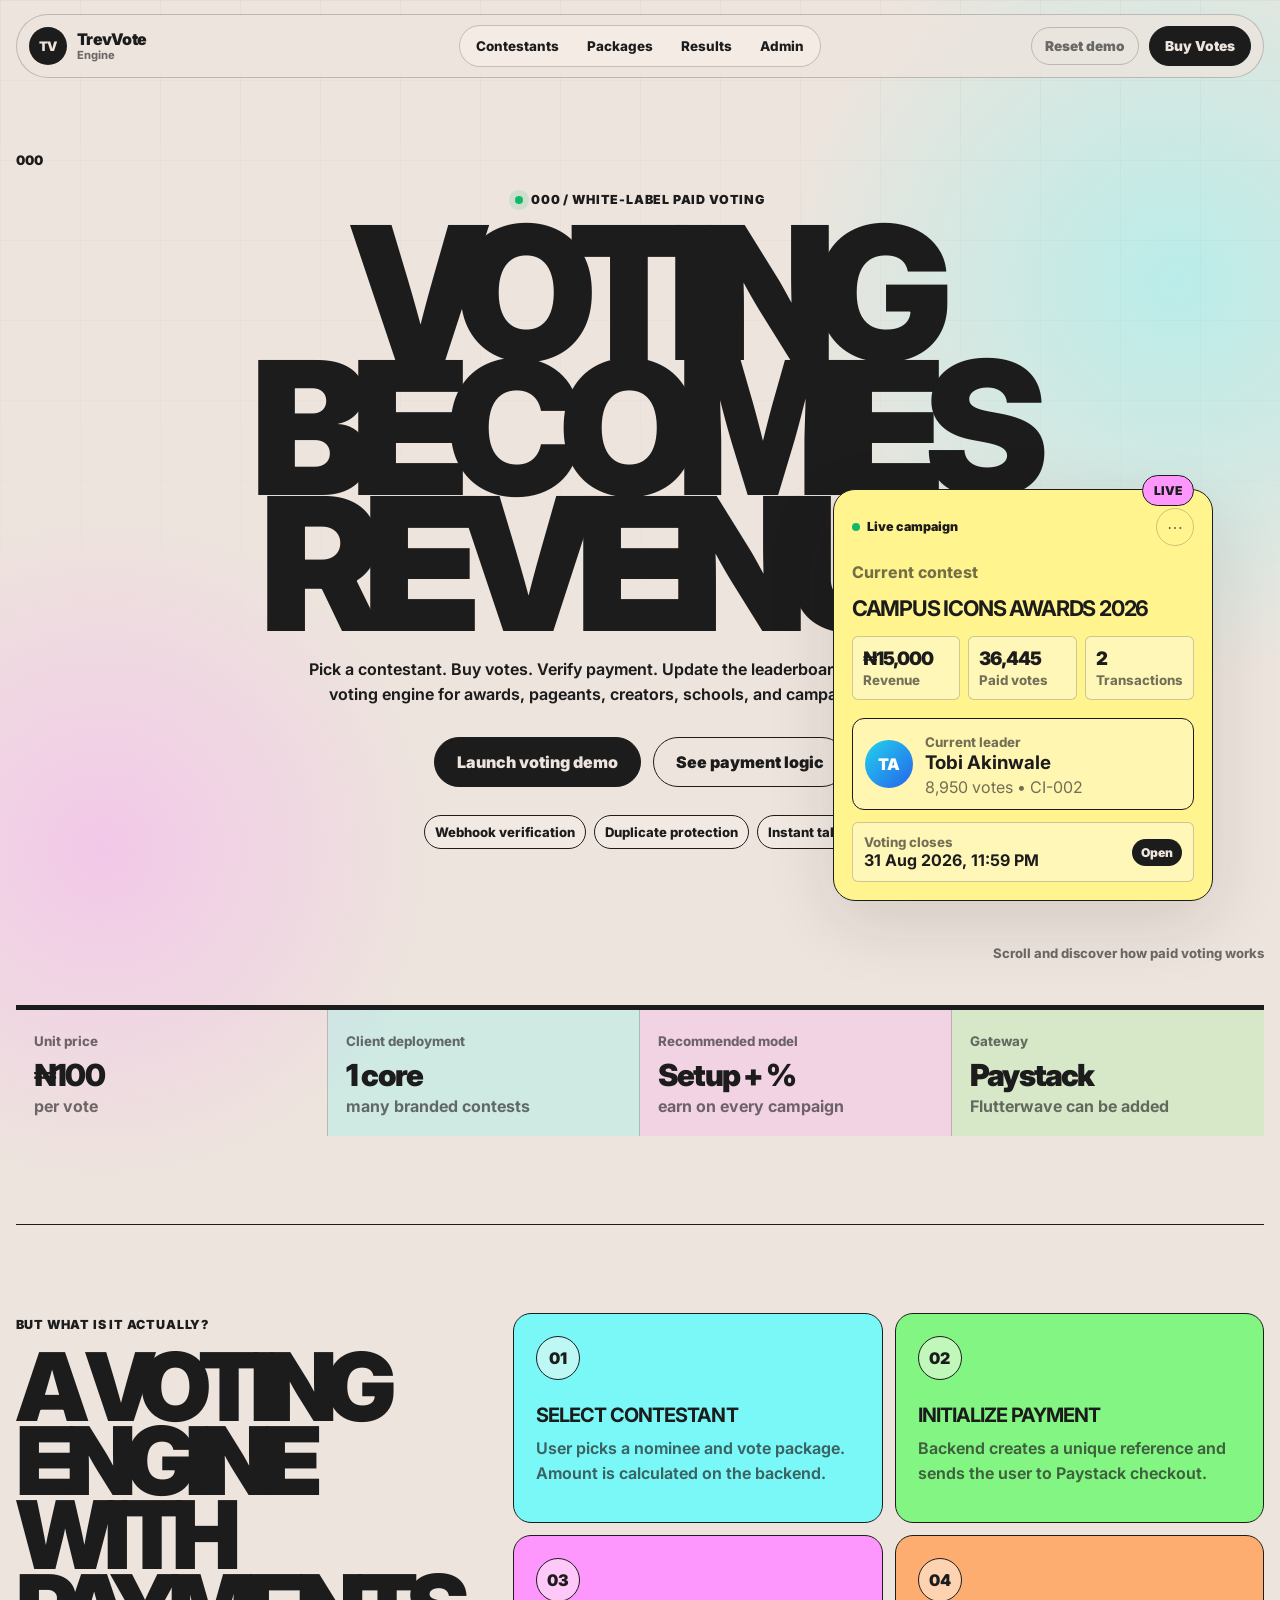
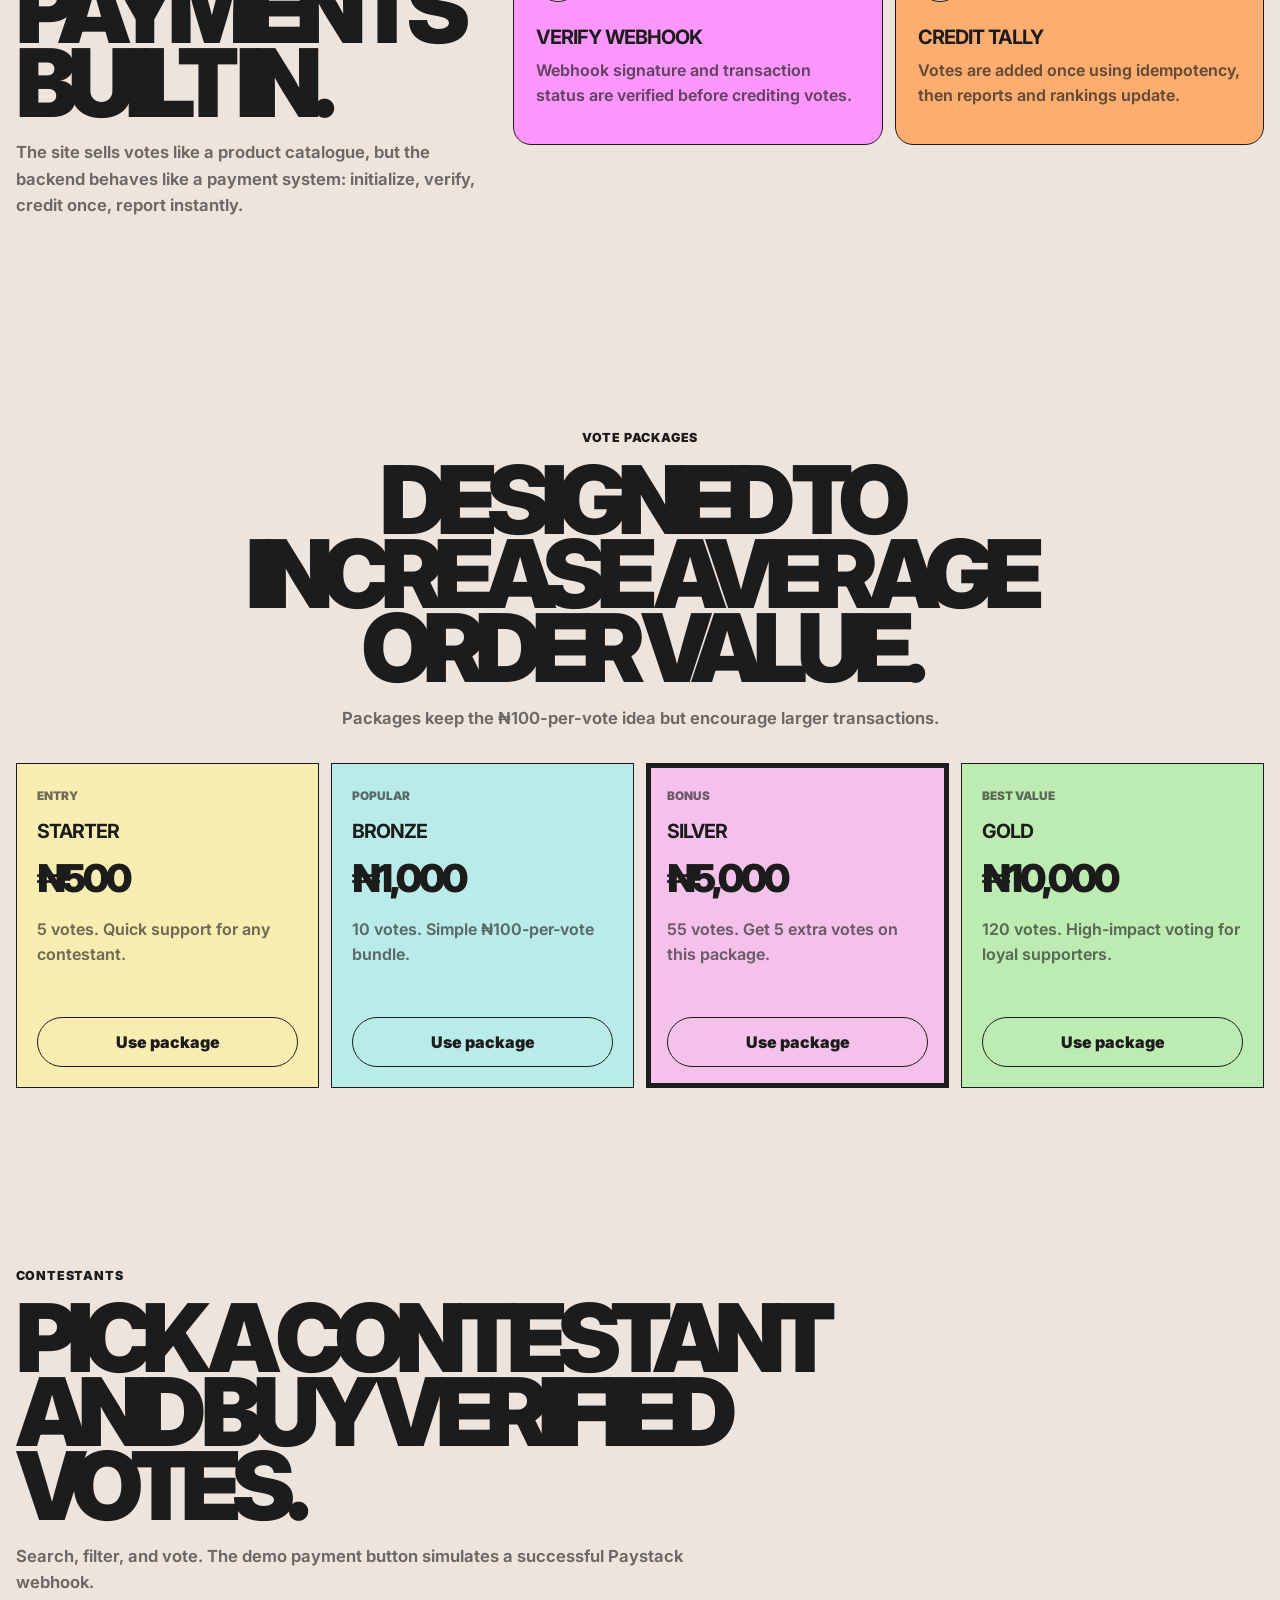
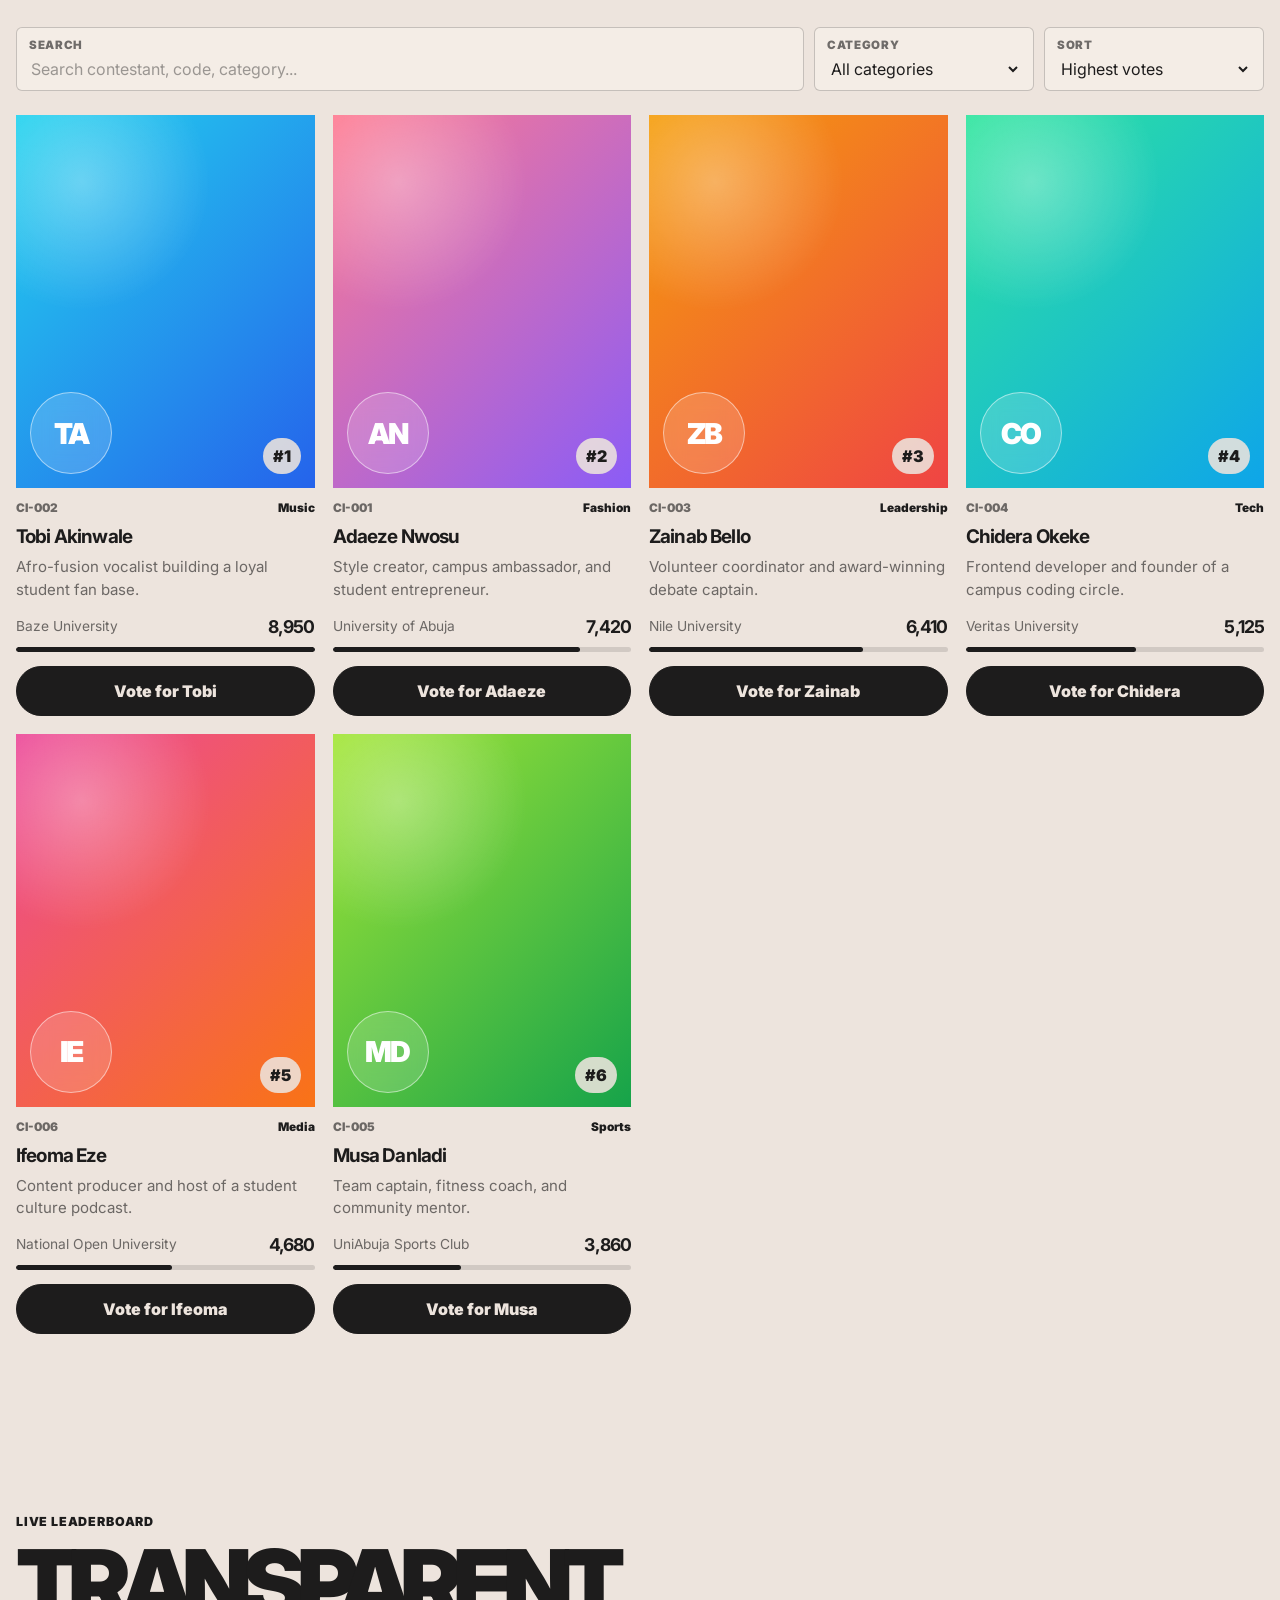
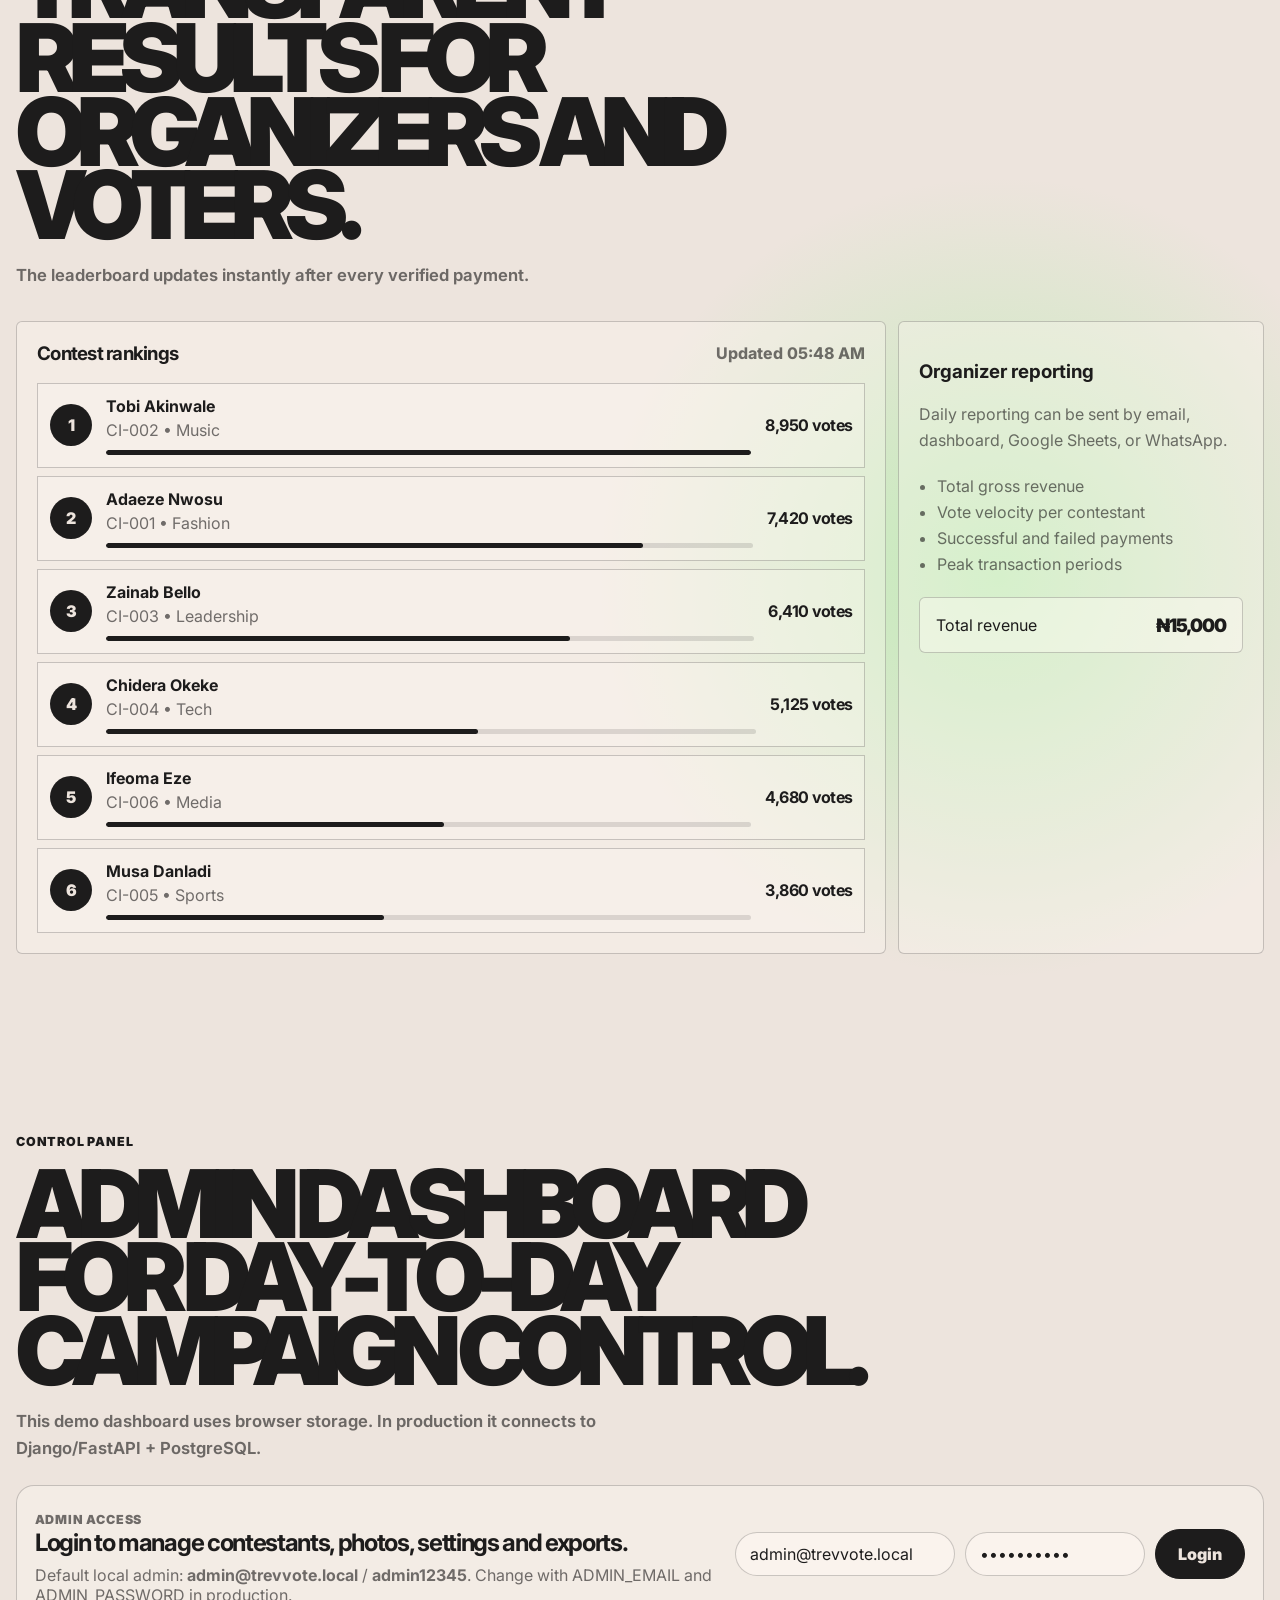
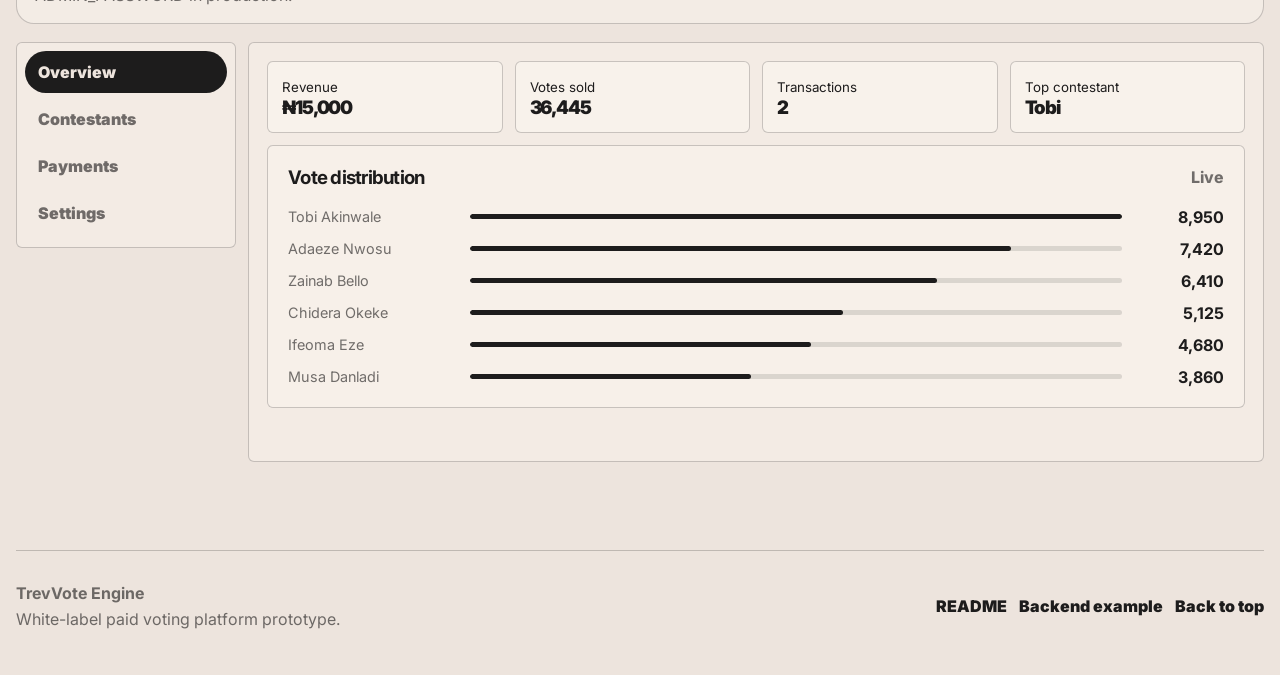
==== index.html @ b7ea42b2 "Add files via upload" ====
<!doctype html>
<html lang="en">
  <head>
    <meta charset="UTF-8" />
    <meta name="viewport" content="width=device-width, initial-scale=1.0" />
    <title>TrevVote Engine — Paid Voting Platform</title>
    <meta
      name="description"
      content="A white-label paid voting website prototype with contestant voting, packages, payment simulation, dashboard, and Paystack-ready backend logic."
    />
    <link rel="preconnect" href="https://fonts.googleapis.com" />
    <link rel="preconnect" href="https://fonts.gstatic.com" crossorigin />
    <link
      href="https://fonts.googleapis.com/css2?family=Inter:wght@400;500;600;700;800;900&display=swap"
      rel="stylesheet"
    />
    <link rel="stylesheet" href="styles.css" />
  </head>
  <body>
    <div class="app-shell">
      <header class="site-header" id="top">
        <a href="#top" class="brand" aria-label="TrevVote Engine home">
          <span class="brand-mark">TV</span>
          <span>
            <strong>TrevVote</strong>
            <small>Engine</small>
          </span>
        </a>

        <nav class="desktop-nav" aria-label="Main navigation">
          <a href="#contestants">Contestants</a>
          <a href="#packages">Packages</a>
          <a href="#results">Results</a>
          <a href="#admin">Admin</a>
        </nav>

        <div class="header-actions">
          <button class="ghost-btn" type="button" id="demoResetBtn">Reset demo</button>
          <a class="primary-btn small" href="#contestants">Buy Votes</a>
        </div>
      </header>

      <main>
        <section class="hero-section">
          <div class="hero-copy reveal">
            <div class="eyebrow">
              <span class="pulse-dot"></span>
              000 / White-label paid voting
            </div>
            <h1>Voting becomes revenue.</h1>
            <p>
              Pick a contestant. Buy votes. Verify payment. Update the leaderboard. A reusable paid voting engine for awards, pageants, creators, schools, and campaign organisers.
            </p>
            <div class="hero-ctas">
              <a class="primary-btn" href="#contestants">Launch voting demo</a>
              <a class="secondary-btn" href="#payment-flow">See payment logic</a>
            </div>
            <div class="trust-strip" aria-label="Platform features">
              <span>Webhook verification</span>
              <span>Duplicate protection</span>
              <span>Instant tally</span>
            </div>
          </div>

          <aside class="hero-card reveal" aria-label="Live campaign summary">
            <div class="hero-card-top">
              <span class="live-pill"><span></span> Live campaign</span>
              <button class="icon-btn" type="button" aria-label="More options">⋯</button>
            </div>
            <div>
              <p class="muted-label">Current contest</p>
              <h2>Campus Icons Awards 2026</h2>
            </div>
            <div class="mini-metrics">
              <div>
                <span id="heroTotalRevenue">₦0</span>
                <small>Revenue</small>
              </div>
              <div>
                <span id="heroTotalVotes">0</span>
                <small>Paid votes</small>
              </div>
              <div>
                <span id="heroTxCount">0</span>
                <small>Transactions</small>
              </div>
            </div>
            <div class="leader-card" id="heroLeaderCard"></div>
            <div class="deadline-box">
              <div>
                <small>Voting closes</small>
                <strong>31 Aug 2026, 11:59 PM</strong>
              </div>
              <span id="contestStatusBadge">Open</span>
            </div>
          </aside>
        </section>

        <section class="section metrics-section reveal" aria-label="Business metrics">
          <div class="metric-card">
            <small>Unit price</small>
            <strong>₦100</strong>
            <span>per vote</span>
          </div>
          <div class="metric-card">
            <small>Client deployment</small>
            <strong>1 core</strong>
            <span>many branded contests</span>
          </div>
          <div class="metric-card">
            <small>Recommended model</small>
            <strong>Setup + %</strong>
            <span>earn on every campaign</span>
          </div>
          <div class="metric-card">
            <small>Gateway</small>
            <strong>Paystack</strong>
            <span>Flutterwave can be added</span>
          </div>
        </section>

        <section class="section split-section" id="payment-flow">
          <div class="section-heading reveal">
            <p class="eyebrow-text">But what is it actually?</p>
            <h2>A voting engine with payments built in.</h2>
            <p>
              The site sells votes like a product catalogue, but the backend behaves like a payment system: initialize, verify, credit once, report instantly.
            </p>
          </div>
          <div class="flow-grid reveal">
            <article>
              <span>01</span>
              <h3>Select contestant</h3>
              <p>User picks a nominee and vote package. Amount is calculated on the backend.</p>
            </article>
            <article>
              <span>02</span>
              <h3>Initialize payment</h3>
              <p>Backend creates a unique reference and sends the user to Paystack checkout.</p>
            </article>
            <article>
              <span>03</span>
              <h3>Verify webhook</h3>
              <p>Webhook signature and transaction status are verified before crediting votes.</p>
            </article>
            <article>
              <span>04</span>
              <h3>Credit tally</h3>
              <p>Votes are added once using idempotency, then reports and rankings update.</p>
            </article>
          </div>
        </section>

        <section class="section" id="packages">
          <div class="section-heading centered reveal">
            <p class="eyebrow-text">Vote packages</p>
            <h2>Designed to increase average order value.</h2>
            <p>Packages keep the ₦100-per-vote idea but encourage larger transactions.</p>
          </div>
          <div class="package-grid reveal" id="packageGrid"></div>
        </section>

        <section class="section contestants-section" id="contestants">
          <div class="section-heading reveal">
            <p class="eyebrow-text">Contestants</p>
            <h2>Pick a contestant and buy verified votes.</h2>
            <p>Search, filter, and vote. The demo payment button simulates a successful Paystack webhook.</p>
          </div>

          <div class="toolbar reveal">
            <label class="search-box">
              <span>Search</span>
              <input id="searchInput" type="search" placeholder="Search contestant, code, category..." />
            </label>
            <label class="filter-box">
              <span>Category</span>
              <select id="categoryFilter">
                <option value="all">All categories</option>
              </select>
            </label>
            <label class="filter-box">
              <span>Sort</span>
              <select id="sortFilter">
                <option value="rank">Highest votes</option>
                <option value="name">Name A-Z</option>
                <option value="recent">Recently added</option>
              </select>
            </label>
          </div>

          <div class="contestant-grid reveal" id="contestantGrid"></div>
        </section>

        <section class="section results-section" id="results">
          <div class="section-heading reveal">
            <p class="eyebrow-text">Live leaderboard</p>
            <h2>Transparent results for organizers and voters.</h2>
            <p>The leaderboard updates instantly after every verified payment.</p>
          </div>
          <div class="results-layout reveal">
            <div class="leaderboard-card">
              <div class="card-head">
                <h3>Contest rankings</h3>
                <span id="leaderboardUpdated">Updated now</span>
              </div>
              <div id="leaderboardList" class="leaderboard-list"></div>
            </div>
            <div class="report-card">
              <h3>Organizer reporting</h3>
              <p>Daily reporting can be sent by email, dashboard, Google Sheets, or WhatsApp.</p>
              <ul>
                <li>Total gross revenue</li>
                <li>Vote velocity per contestant</li>
                <li>Successful and failed payments</li>
                <li>Peak transaction periods</li>
              </ul>
              <div class="report-total">
                <span>Total revenue</span>
                <strong id="reportTotalRevenue">₦0</strong>
              </div>
            </div>
          </div>
        </section>

        <section class="section admin-section" id="admin">
          <div class="section-heading reveal">
            <p class="eyebrow-text">Control panel</p>
            <h2>Admin dashboard for day-to-day campaign control.</h2>
            <p>This demo dashboard uses browser storage. In production it connects to Django/FastAPI + PostgreSQL.</p>
          </div>

          <div class="admin-auth-card reveal" id="adminAuthCard"></div>

          <div class="admin-grid reveal">
            <aside class="admin-sidebar">
              <button class="admin-tab active" data-tab="overview" type="button">Overview</button>
              <button class="admin-tab" data-tab="contestants" type="button">Contestants</button>
              <button class="admin-tab" data-tab="payments" type="button">Payments</button>
              <button class="admin-tab" data-tab="settings" type="button">Settings</button>
            </aside>

            <div class="admin-panel">
              <div class="admin-pane active" id="admin-overview">
                <div class="dashboard-cards">
                  <div><small>Revenue</small><strong id="adminRevenue">₦0</strong></div>
                  <div><small>Votes sold</small><strong id="adminVotes">0</strong></div>
                  <div><small>Transactions</small><strong id="adminTransactions">0</strong></div>
                  <div><small>Top contestant</small><strong id="adminTopContestant">—</strong></div>
                </div>
                <div class="chart-card">
                  <div class="card-head"><h3>Vote distribution</h3><span>Live</span></div>
                  <div id="voteBars" class="vote-bars"></div>
                </div>
              </div>

              <div class="admin-pane" id="admin-contestants">
                <div class="form-card">
                  <h3>Add contestant</h3>
                  <div class="admin-form">
                    <input id="newContestantName" placeholder="Contestant name" />
                    <input id="newContestantCode" placeholder="Voting code e.g. CI-007" />
                    <input id="newContestantCategory" placeholder="Category e.g. Music" />
                    <input id="newContestantRegion" placeholder="Region/School" />
                    <input id="newContestantBio" placeholder="Short bio" />
                    <button class="primary-btn" id="addContestantBtn" type="button">Add contestant</button>
                  </div>
                </div>
                <div class="table-card">
                  <div class="card-head"><h3>Current contestants</h3><span id="contestantCount">0</span></div>
                  <div class="table-wrap">
                    <table>
                      <thead><tr><th>Name</th><th>Code</th><th>Category</th><th>Votes</th><th>Photo</th><th></th></tr></thead>
                      <tbody id="adminContestantRows"></tbody>
                    </table>
                  </div>
                </div>
              </div>

              <div class="admin-pane" id="admin-payments">
                <div class="table-card">
                  <div class="card-head"><h3>Recent payments</h3><span>Verified only</span></div>
                  <div class="table-wrap">
                    <table>
                      <thead><tr><th>Reference</th><th>Voter</th><th>Contestant</th><th>Votes</th><th>Amount</th><th>Status</th></tr></thead>
                      <tbody id="paymentRows"></tbody>
                    </table>
                  </div>
                </div>
              </div>

              <div class="admin-pane" id="admin-settings">
                <div class="settings-grid">
                  <label><span>Campaign title</span><input id="settingTitle" value="Campus Icons Awards 2026" /></label>
                  <label><span>Vote price</span><input id="settingVotePrice" type="number" min="50" step="50" value="100" /></label>
                  <label><span>Payment gateway</span><select id="settingGateway"><option>Paystack</option><option>Flutterwave</option><option>Monnify</option></select></label>
                  <label><span>Voting status</span><select id="settingStatus"><option value="open">Open</option><option value="paused">Paused</option><option value="closed">Closed</option></select></label>
                </div>
                <button class="primary-btn" id="saveSettingsBtn" type="button">Save settings</button>
                <p class="admin-note">Production version should protect this dashboard with login, roles, audit logs, and server-side validation.</p>
              </div>
            </div>
          </div>
        </section>
      </main>

      <footer class="site-footer">
        <div><strong>TrevVote Engine</strong><p>White-label paid voting platform prototype.</p></div>
        <div class="footer-links">
          <a href="README.md">README</a>
          <a href="backend/paystack_fastapi_example.py">Backend example</a>
          <a href="#top">Back to top</a>
        </div>
      </footer>
    </div>

    <div class="modal-backdrop" id="voteModal" aria-hidden="true">
      <div class="modal" role="dialog" aria-modal="true" aria-labelledby="modalContestantName">
        <button class="modal-close" id="closeVoteModal" type="button" aria-label="Close vote modal">×</button>
        <div class="modal-grid">
          <div class="modal-contestant" id="modalContestantCard"></div>
          <form class="vote-form" id="voteForm">
            <p class="eyebrow-text">Buy votes</p>
            <h2 id="modalContestantName">Contestant</h2>
            <p class="form-hint">Choose a package. In production this button redirects to a real Paystack checkout.</p>
            <div class="modal-packages" id="modalPackages"></div>
            <div class="custom-votes">
              <label><span>Or enter custom votes</span><input id="customVotes" type="number" min="1" step="1" placeholder="e.g. 250" /></label>
              <button class="secondary-btn" type="button" id="applyCustomVotes">Apply</button>
            </div>
            <div class="buyer-grid">
              <label><span>Your name</span><input id="buyerName" name="name" placeholder="Ada Okafor" autocomplete="name" /></label>
              <label><span>Email</span><input id="buyerEmail" name="email" type="email" placeholder="ada@example.com" autocomplete="email" /></label>
              <label><span>Phone</span><input id="buyerPhone" name="phone" type="tel" placeholder="08012345678" autocomplete="tel" /></label>
            </div>
            <div class="summary-box">
              <div><span>Votes</span><strong id="summaryVotes">0</strong></div>
              <div><span>Amount</span><strong id="summaryAmount">₦0</strong></div>
              <div><span>Gateway</span><strong id="summaryGateway">Paystack</strong></div>
            </div>
            <label class="terms-row"><input id="termsCheckbox" type="checkbox" /><span>I understand that votes are credited only after successful payment verification.</span></label>
            <button class="primary-btn full" type="submit" id="payNowBtn">Pay with Paystack — Demo</button>
          </form>
        </div>
      </div>
    </div>

    <div class="modal-backdrop processing-backdrop" id="processingModal" aria-hidden="true">
      <div class="processing-card">
        <div class="loader-ring"></div>
        <h2 id="processingTitle">Initializing secure checkout...</h2>
        <p id="processingText">Creating payment reference.</p>
      </div>
    </div>

    <div class="toast" id="toast" role="status" aria-live="polite"></div>
    <script src="app.js"></script>
  </body>
</html>
---- styles.css ----
:root {
  --bg: #ede4dd;
  --paper: #f7efe8;
  --paper-2: #fffaf4;
  --ink: #1d1c1c;
  --muted: rgba(29, 28, 28, 0.62);
  --line: rgba(29, 28, 28, 0.22);
  --line-strong: #1d1c1c;
  --green: #83f582;
  --cyan: #7af7f7;
  --pink: #fd97fd;
  --magenta: #fd74fd;
  --peach: #fdad70;
  --yellow: #fff48d;
  --blue: #155dfc;
  --red: #ff0001;
  --success: #12b76a;
  --danger: #f04438;
  --shadow: 0 22px 70px rgba(29, 28, 28, 0.12);
  --radius: 6px;
  --max-width: 1440px;
  font-family: "Inter", "Helvetica Neue", Arial, sans-serif;
}

* { box-sizing: border-box; }
html { scroll-behavior: smooth; }
body {
  margin: 0;
  min-height: 100vh;
  color: var(--ink);
  background:
    radial-gradient(circle at 8% 12%, rgba(253, 151, 253, 0.36), transparent 21rem),
    radial-gradient(circle at 92% 4%, rgba(122, 247, 247, 0.45), transparent 25rem),
    radial-gradient(circle at 78% 76%, rgba(131, 245, 130, 0.42), transparent 25rem),
    var(--bg);
  overflow-x: hidden;
}
body::before {
  content: "";
  position: fixed;
  inset: 0;
  z-index: -1;
  pointer-events: none;
  opacity: 0.42;
  background-image:
    linear-gradient(rgba(29, 28, 28, 0.07) 1px, transparent 1px),
    linear-gradient(90deg, rgba(29, 28, 28, 0.07) 1px, transparent 1px);
  background-size: 6.25vw 6.25vw;
  mask-image: linear-gradient(to bottom, black, transparent 82%);
}

button, input, select, textarea { font: inherit; }
button { cursor: pointer; }
a { color: inherit; text-decoration: none; }
img, svg { max-width: 100%; }

.app-shell {
  width: min(100% - 32px, var(--max-width));
  margin: 0 auto;
}

.site-header {
  position: sticky;
  top: 14px;
  z-index: 40;
  display: grid;
  grid-template-columns: 1fr auto 1fr;
  align-items: center;
  gap: 16px;
  margin: 14px 0 0;
  padding: 10px 12px;
  border: 1px solid var(--line);
  border-radius: 999px;
  background: rgba(237, 228, 221, 0.76);
  backdrop-filter: blur(18px);
}

.brand { display: inline-flex; align-items: center; gap: 10px; width: max-content; }
.brand-mark {
  display: grid;
  place-items: center;
  width: 38px;
  height: 38px;
  border-radius: 50%;
  color: var(--bg);
  background: var(--ink);
  font-size: 0.82rem;
  font-weight: 900;
  letter-spacing: -0.04em;
}
.brand strong, .brand small { display: block; line-height: 1; }
.brand strong { font-weight: 900; letter-spacing: -0.045em; }
.brand small { margin-top: 3px; color: var(--muted); font-size: 0.7rem; font-weight: 750; }

.desktop-nav {
  display: flex;
  justify-content: center;
  align-items: center;
  gap: 2px;
  padding: 3px;
  border: 1px solid var(--line);
  border-radius: 999px;
  background: rgba(255, 250, 244, 0.36);
}
.desktop-nav a {
  padding: 9px 13px;
  border-radius: 999px;
  color: var(--ink);
  font-size: 0.84rem;
  font-weight: 800;
  transition: 0.18s ease;
}
.desktop-nav a:hover { background: var(--ink); color: var(--bg); }
.header-actions { display: flex; align-items: center; justify-content: flex-end; gap: 10px; }

.primary-btn, .secondary-btn, .ghost-btn {
  display: inline-flex;
  align-items: center;
  justify-content: center;
  gap: 8px;
  border-radius: 999px;
  font-weight: 900;
  transition: transform 0.18s ease, color 0.18s ease, background 0.18s ease, border-color 0.18s ease;
  white-space: nowrap;
}
.primary-btn {
  min-height: 50px;
  padding: 0 22px;
  border: 1px solid var(--ink);
  color: var(--bg);
  background: var(--ink);
}
.primary-btn:hover { transform: translateY(-2px); background: var(--blue); border-color: var(--blue); }
.primary-btn.small { min-height: 40px; padding-inline: 15px; font-size: 0.86rem; }
.primary-btn.full { width: 100%; }
.secondary-btn, .ghost-btn {
  border: 1px solid var(--ink);
  color: var(--ink);
  background: transparent;
}
.secondary-btn { min-height: 50px; padding: 0 22px; }
.ghost-btn { min-height: 38px; padding: 0 13px; border-color: var(--line); color: var(--muted); font-size: 0.85rem; }
.secondary-btn:hover, .ghost-btn:hover { transform: translateY(-2px); color: var(--bg); background: var(--ink); border-color: var(--ink); }
.icon-btn { width: 38px; height: 38px; border: 1px solid var(--line); border-radius: 50%; color: var(--muted); background: transparent; }

.hero-section {
  position: relative;
  min-height: calc(100svh - 64px);
  display: grid;
  grid-template-columns: 1fr;
  align-items: center;
  padding: 72px 0 36px;
}
.hero-section::before {
  content: "000";
  position: absolute;
  top: 74px;
  left: 0;
  color: var(--ink);
  font-size: 0.82rem;
  font-weight: 900;
}
.hero-section::after {
  content: "Scroll and discover how paid voting works";
  position: absolute;
  right: 0;
  bottom: 44px;
  color: var(--muted);
  font-size: 0.82rem;
  font-weight: 750;
}
.hero-copy {
  position: relative;
  z-index: 2;
  display: grid;
  justify-items: center;
  text-align: center;
  padding: 42px 0 120px;
}
.eyebrow, .eyebrow-text {
  display: inline-flex;
  align-items: center;
  gap: 8px;
  margin: 0 0 18px;
  color: var(--ink);
  font-size: 0.78rem;
  font-weight: 900;
  letter-spacing: 0.065em;
  text-transform: uppercase;
}
.pulse-dot { width: 8px; height: 8px; border-radius: 50%; background: var(--success); box-shadow: 0 0 0 6px rgba(18,183,106,.13); }
.hero-copy h1 {
  max-width: 1180px;
  margin: 0;
  color: var(--ink);
  font-size: clamp(5.3rem, 14.5vw, 17.2rem);
  line-height: 0.73;
  letter-spacing: -0.115em;
  font-weight: 900;
  text-transform: uppercase;
}
.hero-copy p {
  max-width: 680px;
  margin: 26px 0 0;
  color: var(--ink);
  font-size: clamp(1rem, 1.25vw, 1.18rem);
  font-weight: 650;
  line-height: 1.55;
}
.hero-ctas { display: flex; flex-wrap: wrap; justify-content: center; gap: 12px; margin-top: 30px; }
.trust-strip { display: flex; flex-wrap: wrap; justify-content: center; gap: 8px; margin-top: 28px; }
.trust-strip span {
  padding: 8px 10px;
  border: 1px solid var(--line-strong);
  border-radius: 999px;
  background: rgba(255,250,244,.22);
  color: var(--ink);
  font-size: 0.82rem;
  font-weight: 800;
}

.hero-card {
  position: absolute;
  z-index: 3;
  right: 4vw;
  bottom: 104px;
  width: min(380px, 34vw);
  padding: 18px;
  border: 1px solid var(--ink);
  border-radius: 22px;
  background: var(--yellow);
  box-shadow: var(--shadow);
  transform: rotate(2.5deg);
}
.hero-card::before {
  content: "LIVE";
  position: absolute;
  top: -15px;
  right: 18px;
  padding: 7px 11px;
  border: 1px solid var(--ink);
  border-radius: 999px;
  background: var(--pink);
  font-weight: 900;
  font-size: 0.76rem;
}
.hero-card-top, .card-head, .deadline-box { display: flex; align-items: center; justify-content: space-between; gap: 14px; }
.live-pill { display: inline-flex; align-items: center; gap: 7px; color: var(--ink); font-size: 0.78rem; font-weight: 900; }
.live-pill span { width: 8px; height: 8px; border-radius: 50%; background: var(--success); }
.muted-label, .hero-card small, .metric-card small, .card-head span { color: var(--muted); font-weight: 760; }
.hero-card h2 { margin: 7px 0 0; font-size: 1.35rem; line-height: 0.95; letter-spacing: -0.055em; text-transform: uppercase; }
.mini-metrics { display: grid; grid-template-columns: repeat(3, 1fr); gap: 8px; margin: 18px 0; }
.mini-metrics div, .report-total, .dashboard-cards div, .summary-box, .deadline-box, .settings-grid label, .buyer-grid label, .custom-votes label, .search-box, .filter-box {
  border: 1px solid var(--line);
  background: rgba(255,250,244,.42);
  border-radius: var(--radius);
}
.mini-metrics div { padding: 10px; }
.mini-metrics span, .metric-card strong, .report-total strong, .dashboard-cards strong {
  display: block;
  color: var(--ink);
  font-size: 1.16rem;
  font-weight: 900;
  letter-spacing: -0.06em;
}
.leader-card { padding: 12px; border: 1px solid var(--ink); border-radius: 12px; background: rgba(255,250,244,.36); }
.leader-card .leader-mini { display: flex; align-items: center; gap: 12px; }
.avatar, .contestant-avatar { display: grid; place-items: center; flex: 0 0 auto; color: #fff; font-weight: 900; letter-spacing: -0.06em; }
.avatar { width: 48px; height: 48px; border-radius: 50%; }
.leader-mini h3, .leader-mini p { margin: 0; }
.leader-mini p { margin-top: 3px; color: var(--muted); }
.deadline-box { margin-top: 12px; padding: 11px; }
.deadline-box strong, .deadline-box small { display: block; }
.deadline-box span { padding: 6px 9px; border-radius: 999px; color: var(--bg); background: var(--ink); font-size: 0.76rem; font-weight: 900; text-transform: capitalize; }
.deadline-box span.paused { color: var(--ink); background: var(--peach); }
.deadline-box span.closed { color: #fff; background: var(--danger); }

.section { padding: 88px 0; }
.section-heading { max-width: 860px; margin-bottom: 32px; }
.section-heading.centered { margin-inline: auto; text-align: center; }
.section-heading h2 {
  margin: 0;
  color: var(--ink);
  font-size: clamp(3.4rem, 7.4vw, 8.3rem);
  line-height: 0.78;
  letter-spacing: -0.108em;
  font-weight: 900;
  text-transform: uppercase;
}
.section-heading p:not(.eyebrow-text) { max-width: 690px; margin: 20px 0 0; color: var(--muted); line-height: 1.58; font-size: 1.04rem; font-weight: 650; }
.section-heading.centered p:not(.eyebrow-text) { margin-inline: auto; }

.metrics-section { display: grid; grid-template-columns: repeat(4, 1fr); gap: 0; padding-top: 0; border-top: 5px solid var(--ink); border-bottom: 1px solid var(--ink); }
.metric-card { padding: 20px 18px; border-right: 1px solid var(--line); background: transparent; }
.metric-card:nth-child(2) { background: rgba(122,247,247,.25); }
.metric-card:nth-child(3) { background: rgba(253,151,253,.22); }
.metric-card:nth-child(4) { border-right: 0; background: rgba(131,245,130,.22); }
.metric-card strong { margin: 7px 0 3px; font-size: 1.9rem; }
.metric-card span { color: var(--muted); font-weight: 700; }

.split-section { display: grid; grid-template-columns: .62fr 1fr; gap: 32px; align-items: start; }
.flow-grid, .package-grid, .contestant-grid, .dashboard-cards, .settings-grid { display: grid; gap: 12px; }
.flow-grid { grid-template-columns: repeat(2, 1fr); }
.flow-grid article { min-height: 210px; padding: 22px; border: 1px solid var(--ink); border-radius: 18px; box-shadow: none; }
.flow-grid article:nth-child(1) { background: var(--cyan); }
.flow-grid article:nth-child(2) { background: var(--green); }
.flow-grid article:nth-child(3) { background: var(--pink); }
.flow-grid article:nth-child(4) { background: var(--peach); }
.flow-grid article span { display: grid; place-items: center; width: 44px; height: 44px; border: 1px solid var(--ink); border-radius: 50%; background: rgba(255,250,244,.5); font-weight: 900; }
.flow-grid h3 { margin: 26px 0 10px; font-size: 1.24rem; line-height: 1; letter-spacing: -0.05em; text-transform: uppercase; }
.flow-grid p { margin: 0; color: rgba(29,28,28,.68); line-height: 1.55; font-weight: 650; }

.package-grid { grid-template-columns: repeat(4, 1fr); }
.package-card { min-height: 265px; padding: 20px; border: 1px solid var(--line-strong); border-radius: 0; background: rgba(255,250,244,.26); box-shadow: none; }
.package-card:nth-child(1) { background: rgba(255,244,141,.55); }
.package-card:nth-child(2) { background: rgba(122,247,247,.45); }
.package-card:nth-child(3) { background: rgba(253,151,253,.45); }
.package-card:nth-child(4) { background: rgba(131,245,130,.45); }
.package-card.featured { outline: 5px solid var(--ink); outline-offset: -5px; }
.package-card .tag { display: inline-flex; margin-bottom: 16px; color: var(--muted); font-size: 0.74rem; font-weight: 900; text-transform: uppercase; }
.package-card h3 { margin: 0 0 12px; font-size: 1.22rem; letter-spacing: -0.05em; text-transform: uppercase; }
.package-card strong { display: block; font-size: 2.4rem; letter-spacing: -0.08em; font-weight: 900; }
.package-card p { min-height: 84px; color: var(--muted); line-height: 1.55; font-weight: 650; }
.package-card .secondary-btn { width: 100%; }

.toolbar { display: grid; grid-template-columns: 1fr 220px 220px; gap: 10px; margin-bottom: 24px; }
.search-box, .filter-box, .settings-grid label, .buyer-grid label, .custom-votes label { display: grid; gap: 6px; padding: 10px 12px; }
.search-box span, .filter-box span, .settings-grid span, .buyer-grid span, .custom-votes span { color: var(--muted); font-size: 0.72rem; font-weight: 900; letter-spacing: .06em; text-transform: uppercase; }
input, select { width: 100%; border: 0; outline: 0; color: var(--ink); background: transparent; }
select option { color: var(--ink); }
input::placeholder { color: rgba(29,28,28,.42); }

.contestant-grid { grid-template-columns: repeat(4, 1fr); gap: 18px; }
.contestant-card { overflow: hidden; border: 0; border-radius: 0; background: transparent; box-shadow: none; }
.contestant-visual { min-height: auto; aspect-ratio: 4/5; padding: 14px; display: flex; align-items: flex-end; justify-content: space-between; background: radial-gradient(circle at 22% 18%, rgba(255,255,255,.32), transparent 8rem), var(--contestant-gradient); }
.contestant-avatar { width: 82px; height: 82px; border-radius: 50%; border: 1px solid rgba(255,255,255,.5); background: rgba(255,255,255,.16); font-size: 1.8rem; backdrop-filter: blur(10px); }
.rank-badge, .code-badge, .category-pill { display: inline-flex; align-items: center; width: fit-content; border-radius: 999px; font-weight: 900; }
.rank-badge { padding: 8px 10px; color: var(--ink); background: rgba(237,228,221,.88); }
.contestant-body { padding: 13px 0 0; }
.contestant-meta { display: flex; justify-content: space-between; align-items: center; gap: 10px; margin-bottom: 10px; }
.code-badge, .category-pill { padding: 0; color: var(--muted); background: transparent; font-size: 0.74rem; }
.category-pill { color: var(--ink); }
.contestant-card h3 { margin: 0; font-size: 1.18rem; letter-spacing: -0.045em; }
.contestant-card p { margin: 8px 0 14px; color: var(--muted); line-height: 1.5; font-size: 0.94rem; }
.vote-line { display: flex; align-items: center; justify-content: space-between; gap: 12px; margin-bottom: 10px; color: var(--muted); font-size: 0.86rem; }
.vote-line strong { color: var(--ink); font-size: 1.1rem; letter-spacing: -0.05em; }
.progress-track { overflow: hidden; height: 5px; border-radius: 999px; background: rgba(29,28,28,.13); }
.progress-bar { height: 100%; width: 0%; border-radius: inherit; background: var(--ink); transition: width .5s ease; }
.contestant-card .primary-btn { width: 100%; margin-top: 14px; }
.empty-state { grid-column: 1 / -1; padding: 28px; border: 1px solid var(--line); background: rgba(255,250,244,.3); color: var(--muted); }

.results-layout { display: grid; grid-template-columns: 1fr .42fr; gap: 12px; }
.leaderboard-card, .report-card, .admin-panel, .admin-sidebar, .form-card, .table-card, .chart-card { border: 1px solid var(--line); background: rgba(255,250,244,.34); box-shadow: none; border-radius: var(--radius); }
.leaderboard-card, .report-card, .form-card, .table-card, .chart-card { padding: 20px; }
.card-head h3 { margin: 0; letter-spacing: -0.04em; }
.leaderboard-list { display: grid; gap: 8px; margin-top: 18px; }
.leaderboard-row { display: grid; grid-template-columns: 42px 1fr auto; align-items: center; gap: 14px; padding: 12px; border: 1px solid var(--line); background: rgba(255,250,244,.28); }
.leaderboard-rank { display: grid; place-items: center; width: 42px; height: 42px; border-radius: 50%; color: var(--bg); background: var(--ink); font-weight: 900; }
.leaderboard-row h4, .leaderboard-row p { margin: 0; }
.leaderboard-row h4 { color: var(--ink); }
.leaderboard-row p { margin-top: 4px; color: var(--muted); }
.leaderboard-row strong { font-size: 1rem; letter-spacing: -0.04em; }
.report-card p, .report-card li, .admin-note { color: var(--muted); line-height: 1.62; }
.report-card ul { margin: 20px 0; padding-left: 18px; }
.report-total { display: flex; align-items: center; justify-content: space-between; gap: 10px; padding: 16px; }

.admin-grid { display: grid; grid-template-columns: 220px 1fr; gap: 12px; }
.admin-sidebar { height: max-content; padding: 8px; }
.admin-tab { width: 100%; min-height: 42px; margin-bottom: 5px; border: 1px solid transparent; border-radius: 999px; color: var(--muted); background: transparent; text-align: left; padding: 0 12px; font-weight: 900; }
.admin-tab:hover, .admin-tab.active { color: var(--bg); background: var(--ink); }
.admin-panel { min-height: 420px; padding: 18px; }
.admin-pane { display: none; }
.admin-pane.active { display: block; }
.dashboard-cards { grid-template-columns: repeat(4, 1fr); margin-bottom: 12px; }
.dashboard-cards div { padding: 14px; }
.vote-bars { display: grid; gap: 12px; margin-top: 18px; }
.vote-bar-row { display: grid; grid-template-columns: 170px 1fr 90px; align-items: center; gap: 12px; }
.vote-bar-row span { color: var(--muted); font-size: .9rem; }
.vote-bar-row strong { text-align: right; }
.admin-form { display: grid; grid-template-columns: repeat(4, 1fr) auto; gap: 8px; }
.admin-form input, .settings-grid input, .settings-grid select, .buyer-grid input, .custom-votes input { min-height: 42px; }
.admin-form input { padding: 0 12px; border: 1px solid var(--line); background: rgba(255,250,244,.34); }
.table-card { margin-top: 12px; }
.table-wrap { overflow-x: auto; margin-top: 12px; }
table { width: 100%; border-collapse: collapse; min-width: 720px; }
th, td { padding: 12px 10px; border-bottom: 1px solid var(--line); text-align: left; }
th { color: var(--muted); font-size: .72rem; text-transform: uppercase; letter-spacing: .06em; }
td { color: var(--muted); }
td strong { color: var(--ink); }
.status-pill { display: inline-flex; padding: 6px 9px; border-radius: 999px; color: var(--ink); background: var(--green); font-size: .74rem; font-weight: 900; }
.delete-btn { border: 1px solid rgba(240,68,56,.24); border-radius: 999px; color: #b42318; background: rgba(240,68,56,.08); padding: 8px 10px; font-weight: 900; }
.settings-grid { grid-template-columns: repeat(2, 1fr); margin-bottom: 16px; }
.settings-grid label { padding: 12px; }

.site-footer { display: flex; justify-content: space-between; gap: 18px; align-items: center; padding: 32px 0 46px; color: var(--muted); border-top: 1px solid var(--line); }
.site-footer p { margin: 6px 0 0; }
.footer-links { display: flex; flex-wrap: wrap; gap: 12px; }
.footer-links a { color: var(--ink); font-weight: 900; }

.modal-backdrop { position: fixed; inset: 0; z-index: 80; display: none; align-items: center; justify-content: center; padding: 20px; background: rgba(29,28,28,.62); backdrop-filter: blur(10px); }
.modal-backdrop.active { display: flex; }
.modal { position: relative; width: min(100%, 980px); max-height: min(92vh, 900px); overflow-y: auto; border: 1px solid var(--ink); border-radius: 16px; background: var(--bg); box-shadow: var(--shadow); }
.modal-close { position: absolute; top: 16px; right: 16px; z-index: 2; width: 42px; height: 42px; border: 1px solid var(--line); border-radius: 50%; color: var(--ink); background: rgba(237,228,221,.82); font-size: 1.4rem; }
.modal-grid { display: grid; grid-template-columns: .82fr 1fr; }
.modal-contestant { min-height: 100%; padding: 28px; background: var(--contestant-gradient); }
.modal-contestant-inner { display: flex; min-height: 100%; flex-direction: column; justify-content: space-between; gap: 24px; }
.modal-contestant .contestant-avatar { width: 122px; height: 122px; border-radius: 50%; font-size: 2.8rem; }
.modal-contestant h3 { margin: 14px 0 0; color: #fff; font-size: 2.45rem; line-height: .92; letter-spacing: -.075em; text-transform: uppercase; }
.modal-contestant p { color: rgba(255,255,255,.84); line-height: 1.62; }
.vote-form { padding: 30px; }
.vote-form h2 { margin: 0; font-size: 2rem; letter-spacing: -.055em; }
.form-hint { margin: 10px 0 20px; color: var(--muted); line-height: 1.62; }
.modal-packages { display: grid; grid-template-columns: repeat(2, 1fr); gap: 9px; }
.modal-package-btn { min-height: 96px; padding: 14px; border: 1px solid var(--line); border-radius: 12px; color: var(--ink); background: rgba(255,250,244,.42); text-align: left; transition: .18s ease; }
.modal-package-btn:hover { border-color: var(--ink); }
.modal-package-btn.active { border-color: var(--ink); background: var(--ink); color: var(--bg); }
.modal-package-btn strong, .modal-package-btn span { display: block; }
.modal-package-btn strong { font-size: 1.23rem; letter-spacing: -.05em; }
.modal-package-btn span { margin-top: 5px; opacity: .72; }
.custom-votes { display: grid; grid-template-columns: 1fr auto; gap: 9px; margin: 14px 0; }
.buyer-grid { display: grid; grid-template-columns: repeat(3, 1fr); gap: 9px; }
.summary-box { display: grid; grid-template-columns: repeat(3, 1fr); gap: 9px; margin: 14px 0; padding: 13px; }
.summary-box div { display: grid; gap: 4px; }
.summary-box span { color: var(--muted); font-size: .78rem; }
.summary-box strong { color: var(--ink); font-size: 1.14rem; }
.terms-row { display: flex; gap: 10px; align-items: flex-start; margin: 14px 0 18px; color: var(--muted); line-height: 1.5; }
.terms-row input { width: auto; margin-top: 4px; accent-color: var(--ink); }
.processing-card { width: min(100%, 420px); padding: 36px; border: 1px solid var(--ink); border-radius: 16px; background: var(--bg); text-align: center; box-shadow: var(--shadow); }
.loader-ring { width: 64px; height: 64px; margin: 0 auto 22px; border: 6px solid rgba(29,28,28,.12); border-top-color: var(--ink); border-radius: 50%; animation: spin .85s linear infinite; }
@keyframes spin { to { transform: rotate(360deg); } }
.processing-card h2 { margin: 0 0 10px; letter-spacing: -.05em; }
.processing-card p { margin: 0; color: var(--muted); }
.toast { position: fixed; left: 50%; bottom: 24px; z-index: 100; transform: translate(-50%, 16px); min-width: min(92vw, 440px); padding: 15px 17px; border: 1px solid var(--line); border-radius: 12px; color: var(--ink); background: var(--bg); box-shadow: var(--shadow); opacity: 0; pointer-events: none; transition: .22s ease; }
.toast.show { opacity: 1; transform: translate(-50%, 0); }
.toast.success { background: var(--green); }
.toast.error { background: var(--danger); color: #fff; }
.reveal { animation: fadeUp .55s ease both; }
@keyframes fadeUp { from { opacity:0; transform:translateY(18px); } to { opacity:1; transform:translateY(0); } }

@media (max-width: 1120px) {
  .site-header { grid-template-columns: 1fr auto; }
  .desktop-nav { order: 3; grid-column: 1 / -1; justify-self: center; }
  .hero-card { position: relative; right: auto; bottom: auto; width: min(100%, 560px); margin: -90px auto 0; transform: rotate(0); }
  .metrics-section, .package-grid, .dashboard-cards { grid-template-columns: repeat(2, 1fr); }
  .contestant-grid { grid-template-columns: repeat(2, 1fr); }
  .split-section, .results-layout, .admin-grid, .modal-grid { grid-template-columns: 1fr; }
  .admin-form { grid-template-columns: repeat(2, 1fr); }
  .admin-form .primary-btn { grid-column: 1 / -1; }
}

@media (max-width: 760px) {
  .app-shell { width: min(100% - 22px, var(--max-width)); }
  .site-header { position: relative; top: 0; display: flex; flex-wrap: wrap; border-radius: 22px; }
  .desktop-nav { order: 3; width: 100%; overflow-x: auto; justify-content: flex-start; }
  .header-actions { margin-left: auto; }
  .ghost-btn { display: none; }
  .hero-section { padding-top: 54px; min-height: auto; }
  .hero-section::after { display: none; }
  .hero-copy { padding-bottom: 70px; }
  .hero-copy h1 { font-size: clamp(4.5rem, 21vw, 7.6rem); }
  .hero-card { margin-top: -30px; }
  .metrics-section, .package-grid, .flow-grid, .contestant-grid, .toolbar, .dashboard-cards, .settings-grid, .modal-packages, .buyer-grid, .summary-box, .custom-votes { grid-template-columns: 1fr; }
  .metrics-section { border-bottom: 0; }
  .metric-card { border-right: 0; border-bottom: 1px solid var(--line); }
  .mini-metrics { grid-template-columns: 1fr; }
  .section { padding: 60px 0; }
  .section-heading h2 { font-size: clamp(3.5rem, 17vw, 6.2rem); }
  .contestant-visual { aspect-ratio: 1/1; }
  .leaderboard-row { grid-template-columns: 42px 1fr; }
  .leaderboard-row strong { grid-column: 2; }
  .vote-bar-row { grid-template-columns: 1fr; }
  .vote-bar-row strong { text-align: left; }
  .site-footer { flex-direction: column; align-items: flex-start; }
}

/* Admin/auth/photo/export additions */
.admin-auth-card {
  margin: -8px 0 18px;
  border: 1px solid var(--line);
  background: rgba(255,250,244,.36);
  border-radius: 18px;
  padding: 18px;
}
.admin-auth-inner {
  display: grid;
  grid-template-columns: 1fr auto;
  align-items: center;
  gap: 18px;
}
.admin-auth-inner h3 {
  margin: 0;
  font-size: 1.5rem;
  letter-spacing: -.055em;
}
.admin-auth-inner p {
  margin: 8px 0 0;
  color: var(--muted);
}
.admin-login-form {
  display: grid;
  grid-template-columns: 220px 180px auto;
  gap: 10px;
  align-items: center;
}
.admin-login-form input {
  min-height: 44px;
  padding: 0 14px;
  border: 1px solid var(--line);
  border-radius: 999px;
  background: rgba(255,250,244,.52);
}
.admin-auth-actions {
  display: flex;
  flex-wrap: wrap;
  justify-content: flex-end;
  gap: 10px;
}
.contestant-photo {
  display: block;
  width: 92px;
  height: 92px;
  object-fit: cover;
  border-radius: 50%;
  border: 1px solid rgba(255,255,255,.5);
  background: rgba(255,255,255,.16);
}
.modal-photo {
  width: 122px;
  height: 122px;
}
.admin-photo-thumb {
  width: 46px;
  height: 46px;
  object-fit: cover;
  border-radius: 50%;
  border: 1px solid var(--line);
  vertical-align: middle;
  margin-right: 8px;
}
.upload-btn {
  display: inline-flex;
  align-items: center;
  justify-content: center;
  min-height: 34px;
  padding: 0 10px;
  border: 1px solid var(--line-strong);
  border-radius: 999px;
  color: var(--ink);
  font-size: .78rem;
  font-weight: 900;
  cursor: pointer;
}
.upload-btn:hover {
  color: var(--bg);
  background: var(--ink);
}
@media (max-width: 1120px) {
  .admin-auth-inner,
  .admin-login-form {
    grid-template-columns: 1fr;
  }
  .admin-auth-actions {
    justify-content: flex-start;
  }
}
.admin-form { grid-template-columns: repeat(5, 1fr) auto; }
@media (max-width: 1120px) { .admin-form { grid-template-columns: repeat(2, 1fr); } }
@media (max-width: 760px) { .admin-form { grid-template-columns: 1fr; } }
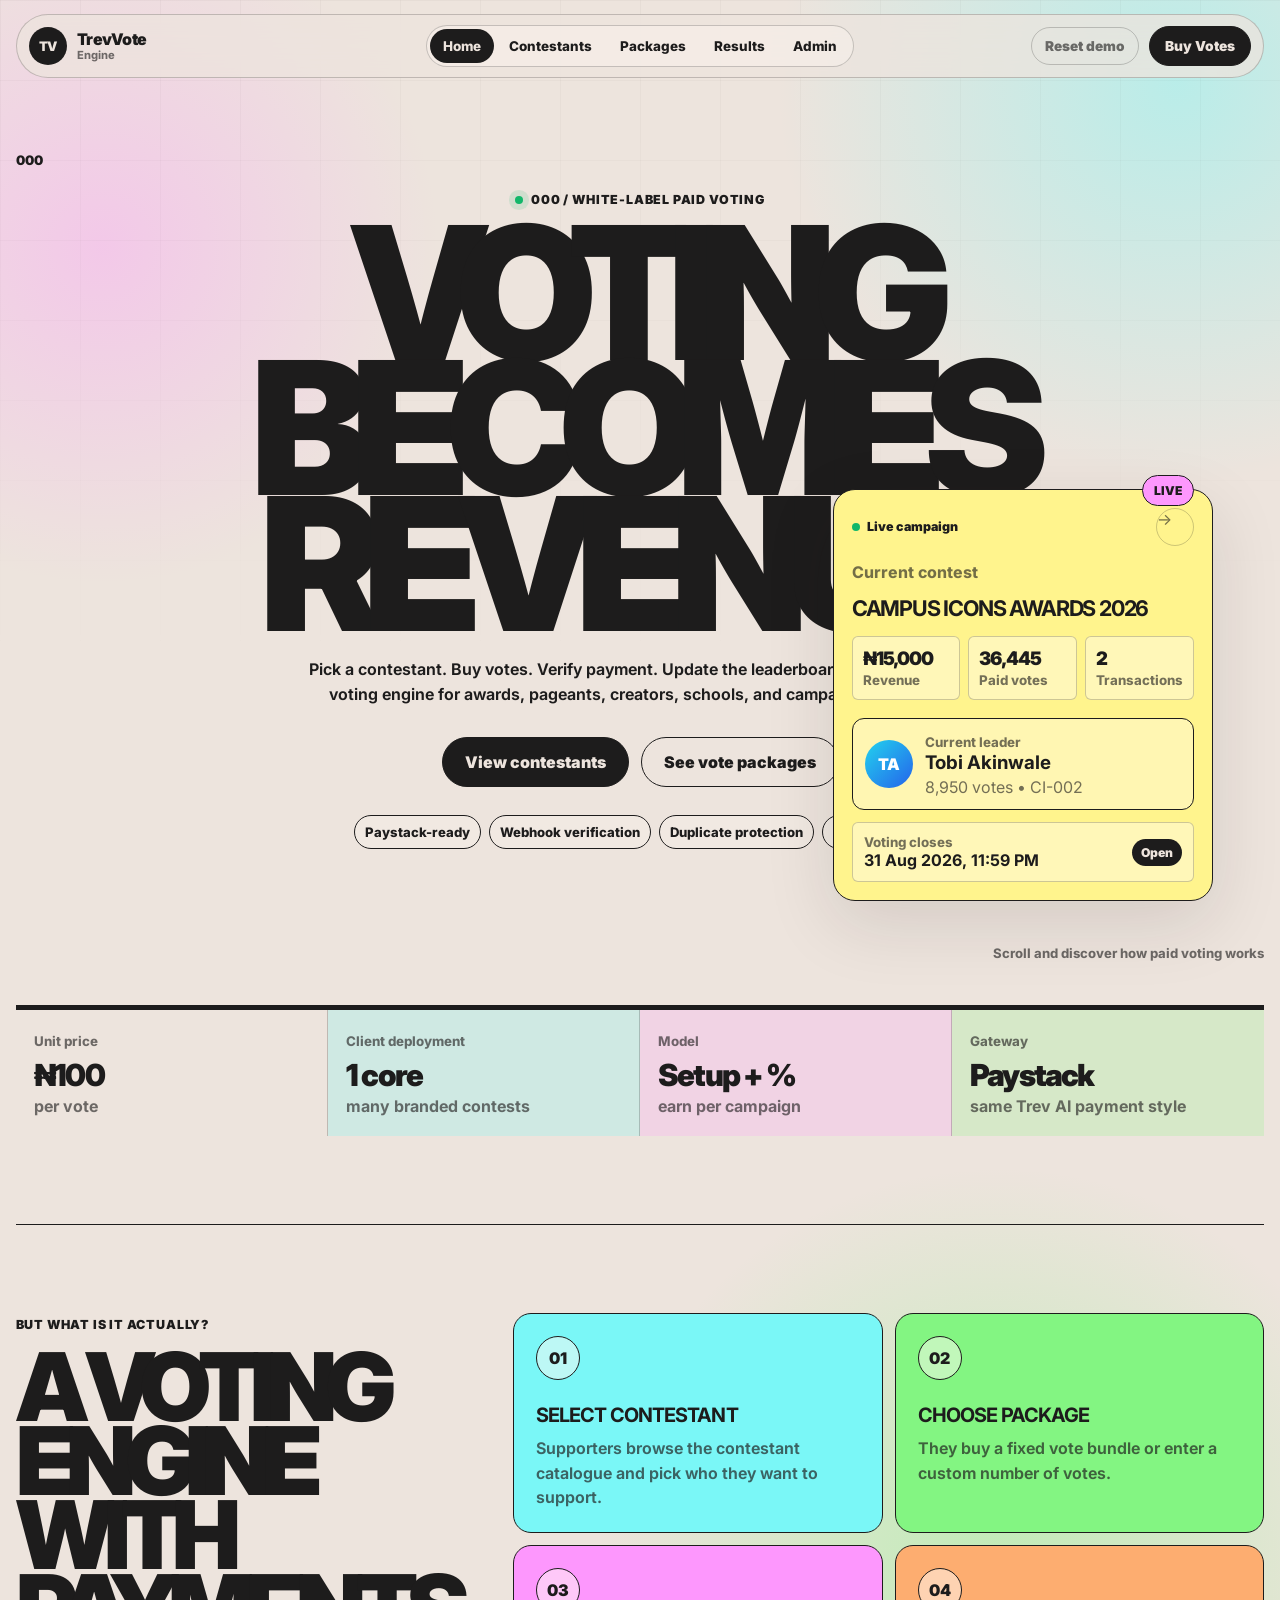
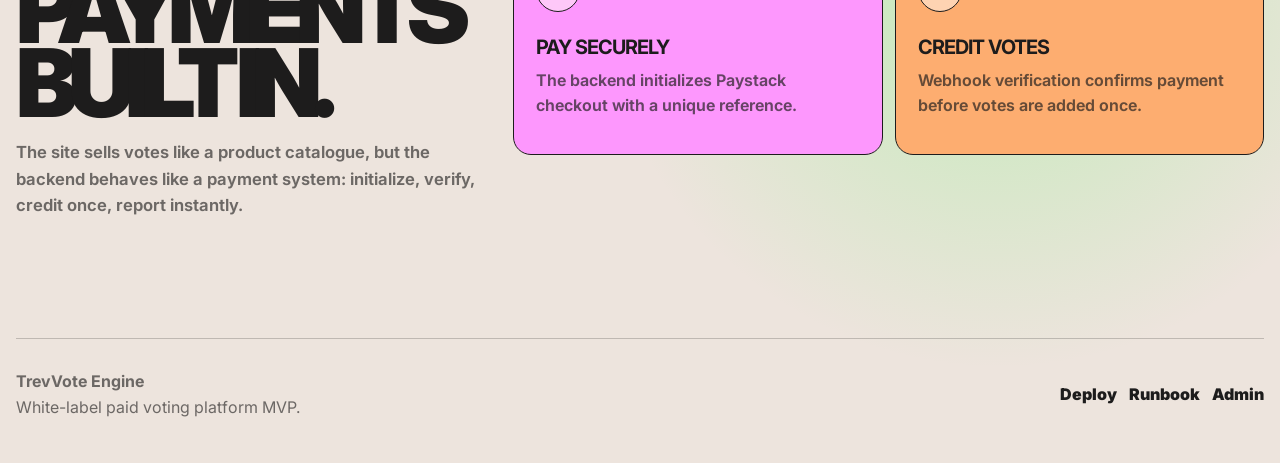
==== commit abce1b4a: "Add files via upload" ====
--- a/index.html
+++ b/index.html
@@ -4,355 +4,87 @@
     <meta charset="UTF-8" />
     <meta name="viewport" content="width=device-width, initial-scale=1.0" />
     <title>TrevVote Engine — Paid Voting Platform</title>
-    <meta
-      name="description"
-      content="A white-label paid voting website prototype with contestant voting, packages, payment simulation, dashboard, and Paystack-ready backend logic."
-    />
+    <meta name="description" content="White-label paid voting platform with Paystack-ready payments, admin dashboard, contestant uploads, and reporting exports." />
     <link rel="preconnect" href="https://fonts.googleapis.com" />
     <link rel="preconnect" href="https://fonts.gstatic.com" crossorigin />
-    <link
-      href="https://fonts.googleapis.com/css2?family=Inter:wght@400;500;600;700;800;900&display=swap"
-      rel="stylesheet"
-    />
+    <link href="https://fonts.googleapis.com/css2?family=Inter:wght@400;500;600;700;800;900&display=swap" rel="stylesheet" />
     <link rel="stylesheet" href="styles.css" />
   </head>
   <body>
     <div class="app-shell">
       <header class="site-header" id="top">
-        <a href="#top" class="brand" aria-label="TrevVote Engine home">
+        <a href="index.html" class="brand" aria-label="TrevVote Engine home">
           <span class="brand-mark">TV</span>
-          <span>
-            <strong>TrevVote</strong>
-            <small>Engine</small>
-          </span>
+          <span><strong>TrevVote</strong><small>Engine</small></span>
         </a>
-
         <nav class="desktop-nav" aria-label="Main navigation">
-          <a href="#contestants">Contestants</a>
-          <a href="#packages">Packages</a>
-          <a href="#results">Results</a>
-          <a href="#admin">Admin</a>
+          <a class="active" href="index.html">Home</a>
+          <a href="contestants.html">Contestants</a>
+          <a href="packages.html">Packages</a>
+          <a href="leaderboard.html">Results</a>
+          <a href="admin.html">Admin</a>
         </nav>
-
         <div class="header-actions">
           <button class="ghost-btn" type="button" id="demoResetBtn">Reset demo</button>
-          <a class="primary-btn small" href="#contestants">Buy Votes</a>
+          <a class="primary-btn small" href="contestants.html">Buy Votes</a>
         </div>
       </header>
 
       <main>
         <section class="hero-section">
           <div class="hero-copy reveal">
-            <div class="eyebrow">
-              <span class="pulse-dot"></span>
-              000 / White-label paid voting
-            </div>
+            <div class="eyebrow"><span class="pulse-dot"></span> 000 / White-label paid voting</div>
             <h1>Voting becomes revenue.</h1>
-            <p>
-              Pick a contestant. Buy votes. Verify payment. Update the leaderboard. A reusable paid voting engine for awards, pageants, creators, schools, and campaign organisers.
-            </p>
+            <p>Pick a contestant. Buy votes. Verify payment. Update the leaderboard. A reusable paid voting engine for awards, pageants, creators, schools, and campaign organisers.</p>
             <div class="hero-ctas">
-              <a class="primary-btn" href="#contestants">Launch voting demo</a>
-              <a class="secondary-btn" href="#payment-flow">See payment logic</a>
+              <a class="primary-btn" href="contestants.html">View contestants</a>
+              <a class="secondary-btn" href="packages.html">See vote packages</a>
             </div>
             <div class="trust-strip" aria-label="Platform features">
-              <span>Webhook verification</span>
-              <span>Duplicate protection</span>
-              <span>Instant tally</span>
+              <span>Paystack-ready</span><span>Webhook verification</span><span>Duplicate protection</span><span>CSV exports</span>
             </div>
           </div>
 
           <aside class="hero-card reveal" aria-label="Live campaign summary">
-            <div class="hero-card-top">
-              <span class="live-pill"><span></span> Live campaign</span>
-              <button class="icon-btn" type="button" aria-label="More options">⋯</button>
-            </div>
-            <div>
-              <p class="muted-label">Current contest</p>
-              <h2>Campus Icons Awards 2026</h2>
-            </div>
+            <div class="hero-card-top"><span class="live-pill"><span></span> Live campaign</span><a class="icon-btn" href="leaderboard.html" aria-label="View leaderboard">→</a></div>
+            <div><p class="muted-label">Current contest</p><h2>Campus Icons Awards 2026</h2></div>
             <div class="mini-metrics">
-              <div>
-                <span id="heroTotalRevenue">₦0</span>
-                <small>Revenue</small>
-              </div>
-              <div>
-                <span id="heroTotalVotes">0</span>
-                <small>Paid votes</small>
-              </div>
-              <div>
-                <span id="heroTxCount">0</span>
-                <small>Transactions</small>
-              </div>
+              <div><span id="heroTotalRevenue">₦0</span><small>Revenue</small></div>
+              <div><span id="heroTotalVotes">0</span><small>Paid votes</small></div>
+              <div><span id="heroTxCount">0</span><small>Transactions</small></div>
             </div>
             <div class="leader-card" id="heroLeaderCard"></div>
-            <div class="deadline-box">
-              <div>
-                <small>Voting closes</small>
-                <strong>31 Aug 2026, 11:59 PM</strong>
-              </div>
-              <span id="contestStatusBadge">Open</span>
-            </div>
+            <div class="deadline-box"><div><small>Voting closes</small><strong>31 Aug 2026, 11:59 PM</strong></div><span id="contestStatusBadge">Open</span></div>
           </aside>
         </section>
 
         <section class="section metrics-section reveal" aria-label="Business metrics">
-          <div class="metric-card">
-            <small>Unit price</small>
-            <strong>₦100</strong>
-            <span>per vote</span>
-          </div>
-          <div class="metric-card">
-            <small>Client deployment</small>
-            <strong>1 core</strong>
-            <span>many branded contests</span>
-          </div>
-          <div class="metric-card">
-            <small>Recommended model</small>
-            <strong>Setup + %</strong>
-            <span>earn on every campaign</span>
-          </div>
-          <div class="metric-card">
-            <small>Gateway</small>
-            <strong>Paystack</strong>
-            <span>Flutterwave can be added</span>
-          </div>
+          <div class="metric-card"><small>Unit price</small><strong>₦100</strong><span>per vote</span></div>
+          <div class="metric-card"><small>Client deployment</small><strong>1 core</strong><span>many branded contests</span></div>
+          <div class="metric-card"><small>Model</small><strong>Setup + %</strong><span>earn per campaign</span></div>
+          <div class="metric-card"><small>Gateway</small><strong>Paystack</strong><span>same Trev AI payment style</span></div>
         </section>
 
-        <section class="section split-section" id="payment-flow">
+        <section class="section split-section">
           <div class="section-heading reveal">
             <p class="eyebrow-text">But what is it actually?</p>
             <h2>A voting engine with payments built in.</h2>
-            <p>
-              The site sells votes like a product catalogue, but the backend behaves like a payment system: initialize, verify, credit once, report instantly.
-            </p>
+            <p>The site sells votes like a product catalogue, but the backend behaves like a payment system: initialize, verify, credit once, report instantly.</p>
           </div>
           <div class="flow-grid reveal">
-            <article>
-              <span>01</span>
-              <h3>Select contestant</h3>
-              <p>User picks a nominee and vote package. Amount is calculated on the backend.</p>
-            </article>
-            <article>
-              <span>02</span>
-              <h3>Initialize payment</h3>
-              <p>Backend creates a unique reference and sends the user to Paystack checkout.</p>
-            </article>
-            <article>
-              <span>03</span>
-              <h3>Verify webhook</h3>
-              <p>Webhook signature and transaction status are verified before crediting votes.</p>
-            </article>
-            <article>
-              <span>04</span>
-              <h3>Credit tally</h3>
-              <p>Votes are added once using idempotency, then reports and rankings update.</p>
-            </article>
-          </div>
-        </section>
-
-        <section class="section" id="packages">
-          <div class="section-heading centered reveal">
-            <p class="eyebrow-text">Vote packages</p>
-            <h2>Designed to increase average order value.</h2>
-            <p>Packages keep the ₦100-per-vote idea but encourage larger transactions.</p>
-          </div>
-          <div class="package-grid reveal" id="packageGrid"></div>
-        </section>
-
-        <section class="section contestants-section" id="contestants">
-          <div class="section-heading reveal">
-            <p class="eyebrow-text">Contestants</p>
-            <h2>Pick a contestant and buy verified votes.</h2>
-            <p>Search, filter, and vote. The demo payment button simulates a successful Paystack webhook.</p>
-          </div>
-
-          <div class="toolbar reveal">
-            <label class="search-box">
-              <span>Search</span>
-              <input id="searchInput" type="search" placeholder="Search contestant, code, category..." />
-            </label>
-            <label class="filter-box">
-              <span>Category</span>
-              <select id="categoryFilter">
-                <option value="all">All categories</option>
-              </select>
-            </label>
-            <label class="filter-box">
-              <span>Sort</span>
-              <select id="sortFilter">
-                <option value="rank">Highest votes</option>
-                <option value="name">Name A-Z</option>
-                <option value="recent">Recently added</option>
-              </select>
-            </label>
-          </div>
-
-          <div class="contestant-grid reveal" id="contestantGrid"></div>
-        </section>
-
-        <section class="section results-section" id="results">
-          <div class="section-heading reveal">
-            <p class="eyebrow-text">Live leaderboard</p>
-            <h2>Transparent results for organizers and voters.</h2>
-            <p>The leaderboard updates instantly after every verified payment.</p>
-          </div>
-          <div class="results-layout reveal">
-            <div class="leaderboard-card">
-              <div class="card-head">
-                <h3>Contest rankings</h3>
-                <span id="leaderboardUpdated">Updated now</span>
-              </div>
-              <div id="leaderboardList" class="leaderboard-list"></div>
-            </div>
-            <div class="report-card">
-              <h3>Organizer reporting</h3>
-              <p>Daily reporting can be sent by email, dashboard, Google Sheets, or WhatsApp.</p>
-              <ul>
-                <li>Total gross revenue</li>
-                <li>Vote velocity per contestant</li>
-                <li>Successful and failed payments</li>
-                <li>Peak transaction periods</li>
-              </ul>
-              <div class="report-total">
-                <span>Total revenue</span>
-                <strong id="reportTotalRevenue">₦0</strong>
-              </div>
-            </div>
-          </div>
-        </section>
-
-        <section class="section admin-section" id="admin">
-          <div class="section-heading reveal">
-            <p class="eyebrow-text">Control panel</p>
-            <h2>Admin dashboard for day-to-day campaign control.</h2>
-            <p>This demo dashboard uses browser storage. In production it connects to Django/FastAPI + PostgreSQL.</p>
-          </div>
-
-          <div class="admin-auth-card reveal" id="adminAuthCard"></div>
-
-          <div class="admin-grid reveal">
-            <aside class="admin-sidebar">
-              <button class="admin-tab active" data-tab="overview" type="button">Overview</button>
-              <button class="admin-tab" data-tab="contestants" type="button">Contestants</button>
-              <button class="admin-tab" data-tab="payments" type="button">Payments</button>
-              <button class="admin-tab" data-tab="settings" type="button">Settings</button>
-            </aside>
-
-            <div class="admin-panel">
-              <div class="admin-pane active" id="admin-overview">
-                <div class="dashboard-cards">
-                  <div><small>Revenue</small><strong id="adminRevenue">₦0</strong></div>
-                  <div><small>Votes sold</small><strong id="adminVotes">0</strong></div>
-                  <div><small>Transactions</small><strong id="adminTransactions">0</strong></div>
-                  <div><small>Top contestant</small><strong id="adminTopContestant">—</strong></div>
-                </div>
-                <div class="chart-card">
-                  <div class="card-head"><h3>Vote distribution</h3><span>Live</span></div>
-                  <div id="voteBars" class="vote-bars"></div>
-                </div>
-              </div>
-
-              <div class="admin-pane" id="admin-contestants">
-                <div class="form-card">
-                  <h3>Add contestant</h3>
-                  <div class="admin-form">
-                    <input id="newContestantName" placeholder="Contestant name" />
-                    <input id="newContestantCode" placeholder="Voting code e.g. CI-007" />
-                    <input id="newContestantCategory" placeholder="Category e.g. Music" />
-                    <input id="newContestantRegion" placeholder="Region/School" />
-                    <input id="newContestantBio" placeholder="Short bio" />
-                    <button class="primary-btn" id="addContestantBtn" type="button">Add contestant</button>
-                  </div>
-                </div>
-                <div class="table-card">
-                  <div class="card-head"><h3>Current contestants</h3><span id="contestantCount">0</span></div>
-                  <div class="table-wrap">
-                    <table>
-                      <thead><tr><th>Name</th><th>Code</th><th>Category</th><th>Votes</th><th>Photo</th><th></th></tr></thead>
-                      <tbody id="adminContestantRows"></tbody>
-                    </table>
-                  </div>
-                </div>
-              </div>
-
-              <div class="admin-pane" id="admin-payments">
-                <div class="table-card">
-                  <div class="card-head"><h3>Recent payments</h3><span>Verified only</span></div>
-                  <div class="table-wrap">
-                    <table>
-                      <thead><tr><th>Reference</th><th>Voter</th><th>Contestant</th><th>Votes</th><th>Amount</th><th>Status</th></tr></thead>
-                      <tbody id="paymentRows"></tbody>
-                    </table>
-                  </div>
-                </div>
-              </div>
-
-              <div class="admin-pane" id="admin-settings">
-                <div class="settings-grid">
-                  <label><span>Campaign title</span><input id="settingTitle" value="Campus Icons Awards 2026" /></label>
-                  <label><span>Vote price</span><input id="settingVotePrice" type="number" min="50" step="50" value="100" /></label>
-                  <label><span>Payment gateway</span><select id="settingGateway"><option>Paystack</option><option>Flutterwave</option><option>Monnify</option></select></label>
-                  <label><span>Voting status</span><select id="settingStatus"><option value="open">Open</option><option value="paused">Paused</option><option value="closed">Closed</option></select></label>
-                </div>
-                <button class="primary-btn" id="saveSettingsBtn" type="button">Save settings</button>
-                <p class="admin-note">Production version should protect this dashboard with login, roles, audit logs, and server-side validation.</p>
-              </div>
-            </div>
+            <article><span>01</span><h3>Select contestant</h3><p>Supporters browse the contestant catalogue and pick who they want to support.</p></article>
+            <article><span>02</span><h3>Choose package</h3><p>They buy a fixed vote bundle or enter a custom number of votes.</p></article>
+            <article><span>03</span><h3>Pay securely</h3><p>The backend initializes Paystack checkout with a unique reference.</p></article>
+            <article><span>04</span><h3>Credit votes</h3><p>Webhook verification confirms payment before votes are added once.</p></article>
           </div>
         </section>
       </main>
 
-      <footer class="site-footer">
-        <div><strong>TrevVote Engine</strong><p>White-label paid voting platform prototype.</p></div>
-        <div class="footer-links">
-          <a href="README.md">README</a>
-          <a href="backend/paystack_fastapi_example.py">Backend example</a>
-          <a href="#top">Back to top</a>
-        </div>
-      </footer>
-    </div>
-
-    <div class="modal-backdrop" id="voteModal" aria-hidden="true">
-      <div class="modal" role="dialog" aria-modal="true" aria-labelledby="modalContestantName">
-        <button class="modal-close" id="closeVoteModal" type="button" aria-label="Close vote modal">×</button>
-        <div class="modal-grid">
-          <div class="modal-contestant" id="modalContestantCard"></div>
-          <form class="vote-form" id="voteForm">
-            <p class="eyebrow-text">Buy votes</p>
-            <h2 id="modalContestantName">Contestant</h2>
-            <p class="form-hint">Choose a package. In production this button redirects to a real Paystack checkout.</p>
-            <div class="modal-packages" id="modalPackages"></div>
-            <div class="custom-votes">
-              <label><span>Or enter custom votes</span><input id="customVotes" type="number" min="1" step="1" placeholder="e.g. 250" /></label>
-              <button class="secondary-btn" type="button" id="applyCustomVotes">Apply</button>
-            </div>
-            <div class="buyer-grid">
-              <label><span>Your name</span><input id="buyerName" name="name" placeholder="Ada Okafor" autocomplete="name" /></label>
-              <label><span>Email</span><input id="buyerEmail" name="email" type="email" placeholder="ada@example.com" autocomplete="email" /></label>
-              <label><span>Phone</span><input id="buyerPhone" name="phone" type="tel" placeholder="08012345678" autocomplete="tel" /></label>
-            </div>
-            <div class="summary-box">
-              <div><span>Votes</span><strong id="summaryVotes">0</strong></div>
-              <div><span>Amount</span><strong id="summaryAmount">₦0</strong></div>
-              <div><span>Gateway</span><strong id="summaryGateway">Paystack</strong></div>
-            </div>
-            <label class="terms-row"><input id="termsCheckbox" type="checkbox" /><span>I understand that votes are credited only after successful payment verification.</span></label>
-            <button class="primary-btn full" type="submit" id="payNowBtn">Pay with Paystack — Demo</button>
-          </form>
-        </div>
-      </div>
-    </div>
-
-    <div class="modal-backdrop processing-backdrop" id="processingModal" aria-hidden="true">
-      <div class="processing-card">
-        <div class="loader-ring"></div>
-        <h2 id="processingTitle">Initializing secure checkout...</h2>
-        <p id="processingText">Creating payment reference.</p>
-      </div>
+      <footer class="site-footer"><div><strong>TrevVote Engine</strong><p>White-label paid voting platform MVP.</p></div><div class="footer-links"><a href="DEPLOYMENT.md">Deploy</a><a href="MVP_RUNBOOK.md">Runbook</a><a href="admin.html">Admin</a></div></footer>
     </div>
 
     <div class="toast" id="toast" role="status" aria-live="polite"></div>
+    <script src="config.js"></script>
     <script src="app.js"></script>
   </body>
 </html>
--- a/styles.css
+++ b/styles.css
@@ -566,3 +566,175 @@
 .admin-form { grid-template-columns: repeat(5, 1fr) auto; }
 @media (max-width: 1120px) { .admin-form { grid-template-columns: repeat(2, 1fr); } }
 @media (max-width: 760px) { .admin-form { grid-template-columns: 1fr; } }
+.desktop-nav a.active { background: var(--ink); color: var(--bg); }
+
+/* Profile/share/hidden-results/report improvements */
+.card-actions {
+  display: grid;
+  grid-template-columns: 1fr;
+  gap: 8px;
+  margin-top: 14px;
+}
+.card-actions .primary-btn,
+.card-actions .secondary-btn,
+.card-actions .ghost-btn {
+  width: 100%;
+  min-height: 42px;
+  padding-inline: 12px;
+  font-size: .82rem;
+}
+.profile-container {
+  padding: 72px 0 88px;
+}
+.profile-hero {
+  display: grid;
+  grid-template-columns: minmax(320px, .82fr) 1fr;
+  gap: 28px;
+  align-items: stretch;
+}
+.profile-visual {
+  min-height: 620px;
+  display: grid;
+  place-items: center;
+  background: radial-gradient(circle at 20% 15%, rgba(255,255,255,.35), transparent 12rem), var(--contestant-gradient);
+  border: 1px solid var(--ink);
+  border-radius: 28px;
+  overflow: hidden;
+}
+.profile-photo {
+  width: 100%;
+  height: 100%;
+  object-fit: cover;
+}
+.profile-initials {
+  display: grid;
+  place-items: center;
+  width: min(58%, 320px);
+  aspect-ratio: 1;
+  border-radius: 50%;
+  border: 1px solid rgba(255,255,255,.55);
+  background: rgba(255,255,255,.16);
+  color: #fff;
+  font-size: clamp(5rem, 10vw, 9rem);
+  font-weight: 900;
+  letter-spacing: -.1em;
+}
+.profile-copy {
+  display: flex;
+  flex-direction: column;
+  justify-content: center;
+  border: 1px solid var(--line);
+  border-radius: 28px;
+  background: rgba(255,250,244,.34);
+  padding: clamp(24px, 4vw, 54px);
+}
+.profile-copy h1 {
+  margin: 0;
+  font-size: clamp(4rem, 9vw, 9rem);
+  line-height: .76;
+  letter-spacing: -.11em;
+  text-transform: uppercase;
+}
+.profile-copy p {
+  color: var(--muted);
+  line-height: 1.6;
+  font-size: 1.05rem;
+}
+.profile-stats {
+  display: grid;
+  grid-template-columns: repeat(2, 1fr);
+  gap: 10px;
+  margin: 24px 0;
+}
+.profile-stats div,
+.hidden-results-card,
+.role-card {
+  border: 1px solid var(--line);
+  background: rgba(255,250,244,.42);
+  border-radius: 16px;
+  padding: 16px;
+}
+.profile-stats span {
+  display: block;
+  color: var(--muted);
+  font-size: .76rem;
+  font-weight: 900;
+  letter-spacing: .06em;
+  text-transform: uppercase;
+}
+.profile-stats strong {
+  display: block;
+  margin-top: 6px;
+  font-size: 1.35rem;
+  letter-spacing: -.055em;
+}
+.profile-actions {
+  display: flex;
+  flex-wrap: wrap;
+  gap: 10px;
+}
+.hidden-results-card {
+  padding: 34px;
+  text-align: center;
+}
+.hidden-results-card h3 {
+  margin: 0 0 10px;
+  font-size: clamp(2rem, 5vw, 4rem);
+  line-height: .85;
+  letter-spacing: -.09em;
+  text-transform: uppercase;
+}
+.hidden-results-card p {
+  max-width: 620px;
+  margin: 0 auto;
+  color: var(--muted);
+  line-height: 1.6;
+}
+.role-matrix {
+  display: grid;
+  grid-template-columns: repeat(3, 1fr);
+  gap: 10px;
+  margin: -8px 0 18px;
+}
+.role-card strong,
+.role-card span {
+  display: block;
+}
+.role-card strong {
+  font-size: 1.1rem;
+  letter-spacing: -.04em;
+}
+.role-card span {
+  margin-top: 8px;
+  color: var(--muted);
+  line-height: 1.45;
+  font-size: .9rem;
+}
+.role-card.active {
+  background: var(--green);
+  border-color: var(--ink);
+}
+.report-textarea {
+  width: 100%;
+  min-height: 250px;
+  resize: vertical;
+  border: 1px solid var(--line);
+  border-radius: 14px;
+  padding: 14px;
+  color: var(--ink);
+  background: rgba(255,250,244,.42);
+  font: 700 .95rem/1.55 "Inter", sans-serif;
+}
+@media (min-width: 700px) {
+  .card-actions { grid-template-columns: 1fr 1fr; }
+  .card-actions .ghost-btn { grid-column: 1 / -1; }
+}
+@media (max-width: 960px) {
+  .profile-hero,
+  .role-matrix { grid-template-columns: 1fr; }
+  .profile-visual { min-height: 420px; }
+}
+@media (max-width: 640px) {
+  .profile-stats { grid-template-columns: 1fr; }
+  .profile-actions { display: grid; grid-template-columns: 1fr; }
+}
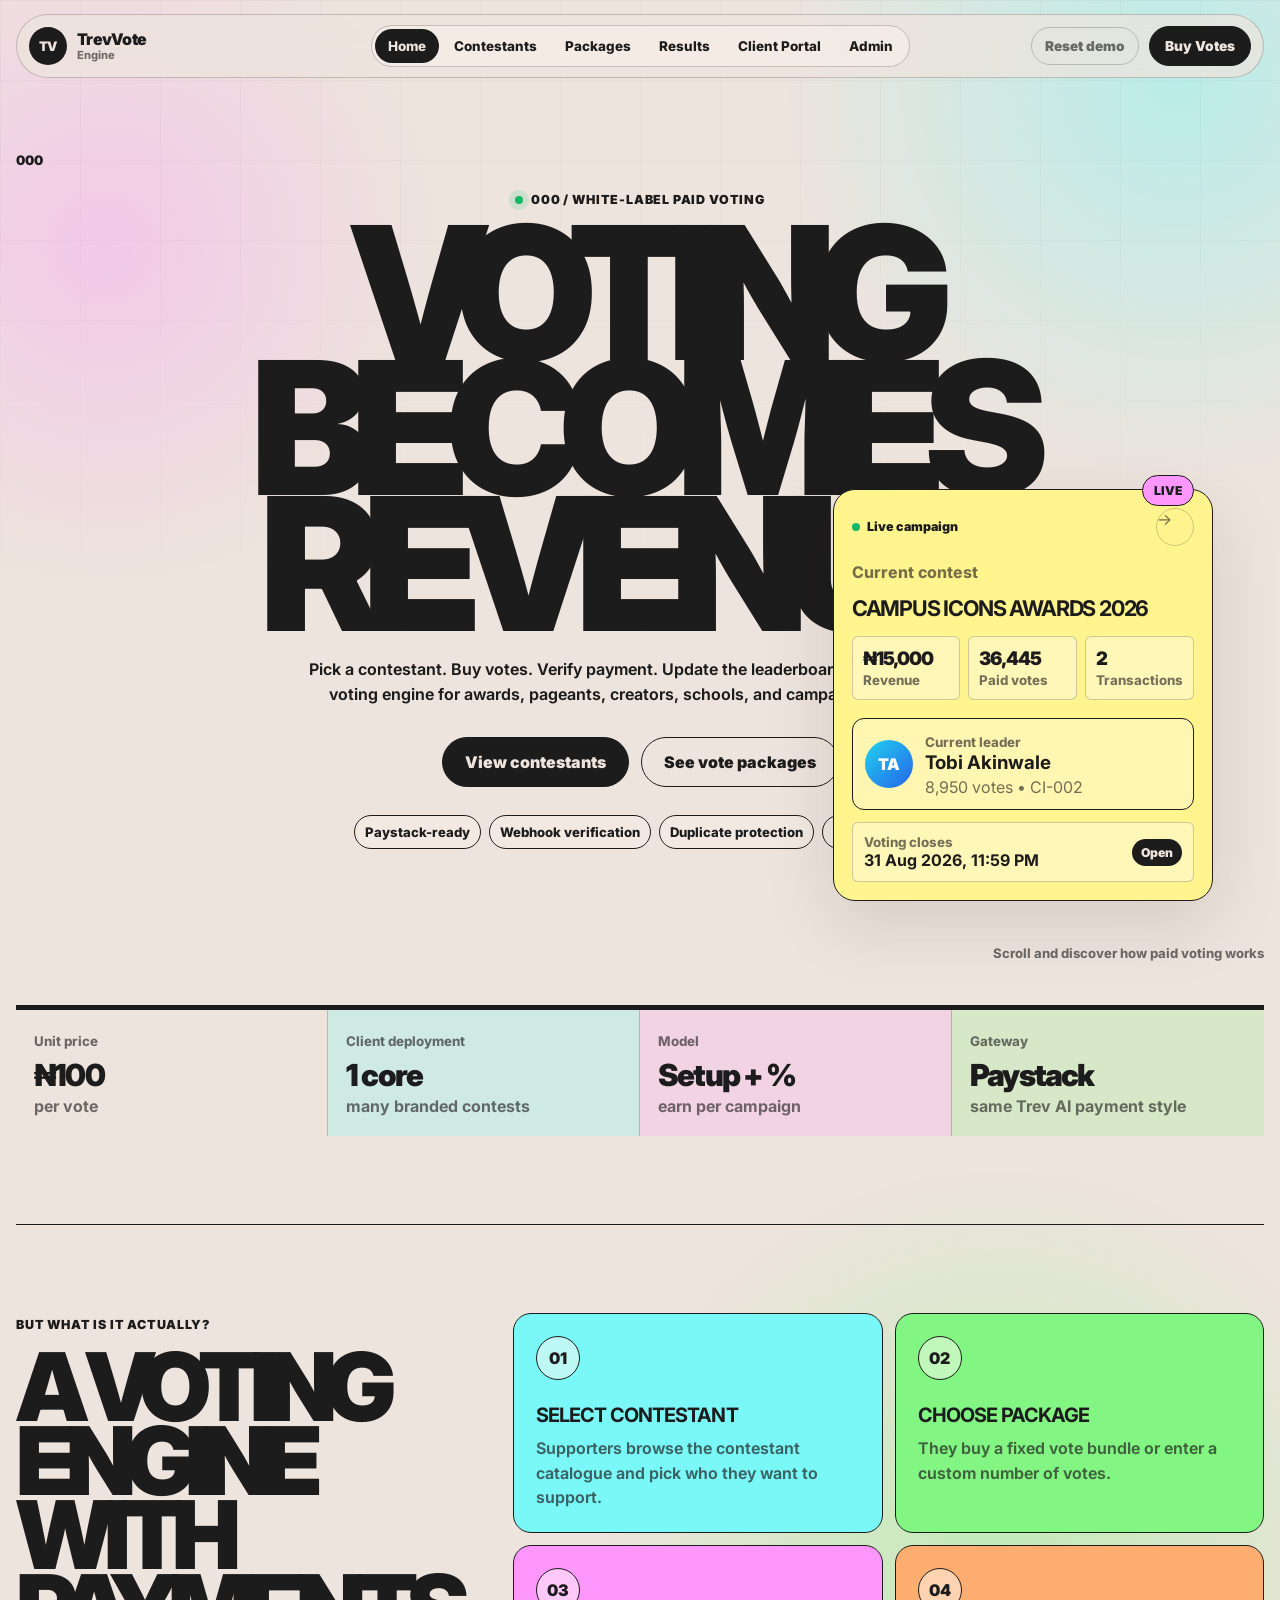
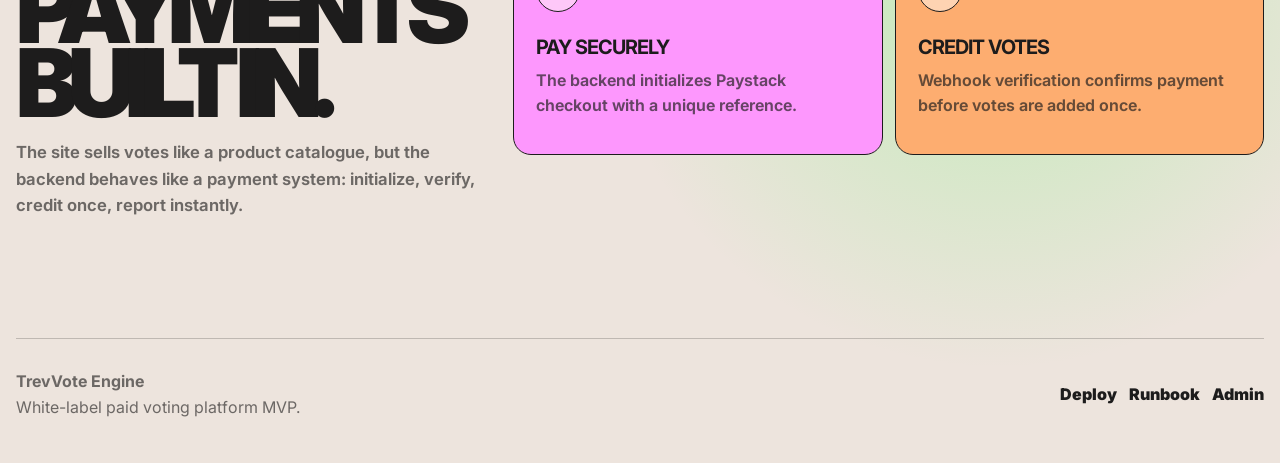
==== commit 302ef184: "Add files via upload" ====
--- a/index.html
+++ b/index.html
@@ -22,6 +22,7 @@
           <a href="contestants.html">Contestants</a>
           <a href="packages.html">Packages</a>
           <a href="leaderboard.html">Results</a>
+          <a href="client-portal.html">Client Portal</a>
           <a href="admin.html">Admin</a>
         </nav>
         <div class="header-actions">
--- a/styles.css
+++ b/styles.css
@@ -738,3 +738,155 @@
   .profile-stats { grid-template-columns: 1fr; }
   .profile-actions { display: grid; grid-template-columns: 1fr; }
 }
+
+/* Client portal */
+.client-portal-grid {
+  display: grid;
+  grid-template-columns: 1.1fr .9fr;
+  gap: 14px;
+}
+.portal-card {
+  border: 1px solid var(--line);
+  background: rgba(255,250,244,.38);
+  border-radius: 22px;
+  padding: 20px;
+}
+.portal-card.wide-card {
+  grid-column: 1 / -1;
+}
+.portal-form-grid,
+.portal-upload-grid {
+  display: grid;
+  grid-template-columns: repeat(2, 1fr);
+  gap: 12px;
+  margin: 18px 0;
+}
+.portal-form-grid label {
+  display: grid;
+  gap: 7px;
+  border: 1px solid var(--line);
+  background: rgba(255,250,244,.42);
+  border-radius: 14px;
+  padding: 12px;
+}
+.portal-form-grid label.wide,
+.upload-zone.wide {
+  grid-column: 1 / -1;
+}
+.portal-form-grid span {
+  color: var(--muted);
+  font-size: .74rem;
+  font-weight: 900;
+  letter-spacing: .06em;
+  text-transform: uppercase;
+}
+.portal-form-grid input,
+.portal-form-grid select,
+.portal-form-grid textarea,
+.portal-link-row input {
+  width: 100%;
+  border: 0;
+  outline: 0;
+  color: var(--ink);
+  background: transparent;
+}
+.portal-form-grid textarea {
+  min-height: 120px;
+  resize: vertical;
+  line-height: 1.5;
+}
+.upload-zone {
+  display: grid;
+  gap: 12px;
+}
+.poll-preview {
+  min-height: 180px;
+  display: grid;
+  place-items: center;
+  border: 1px dashed var(--line-strong);
+  border-radius: 18px;
+  background: rgba(255,250,244,.32);
+  overflow: hidden;
+  color: var(--muted);
+  font-weight: 900;
+}
+.poll-preview.banner {
+  min-height: 260px;
+}
+.poll-preview img {
+  width: 100%;
+  height: 100%;
+  max-height: 360px;
+  object-fit: cover;
+}
+.portal-link-row {
+  display: grid;
+  grid-template-columns: 1fr auto;
+  gap: 10px;
+  margin-top: 14px;
+}
+.portal-link-row input {
+  min-height: 48px;
+  border: 1px solid var(--line);
+  border-radius: 999px;
+  padding: 0 16px;
+  background: rgba(255,250,244,.42);
+}
+.portal-contestant-list {
+  display: grid;
+  gap: 10px;
+  margin-top: 14px;
+}
+.portal-contestant-row {
+  display: grid;
+  grid-template-columns: 1fr auto;
+  align-items: center;
+  gap: 12px;
+  border: 1px solid var(--line);
+  border-radius: 18px;
+  padding: 12px;
+  background: rgba(255,250,244,.32);
+}
+.portal-contestant-mini {
+  display: flex;
+  align-items: center;
+  gap: 12px;
+}
+.portal-contestant-mini img,
+.portal-contestant-mini > span {
+  display: grid;
+  place-items: center;
+  width: 54px;
+  height: 54px;
+  border-radius: 50%;
+  object-fit: cover;
+  background: var(--ink);
+  color: var(--bg);
+  font-weight: 900;
+}
+.portal-contestant-mini strong,
+.portal-contestant-mini small {
+  display: block;
+}
+.portal-contestant-mini small {
+  margin-top: 3px;
+  color: var(--muted);
+}
+.portal-row-actions {
+  display: flex;
+  flex-wrap: wrap;
+  justify-content: flex-end;
+  gap: 8px;
+}
+@media (max-width: 980px) {
+  .client-portal-grid,
+  .portal-form-grid,
+  .portal-upload-grid,
+  .portal-link-row,
+  .portal-contestant-row {
+    grid-template-columns: 1fr;
+  }
+  .portal-row-actions {
+    justify-content: flex-start;
+  }
+}
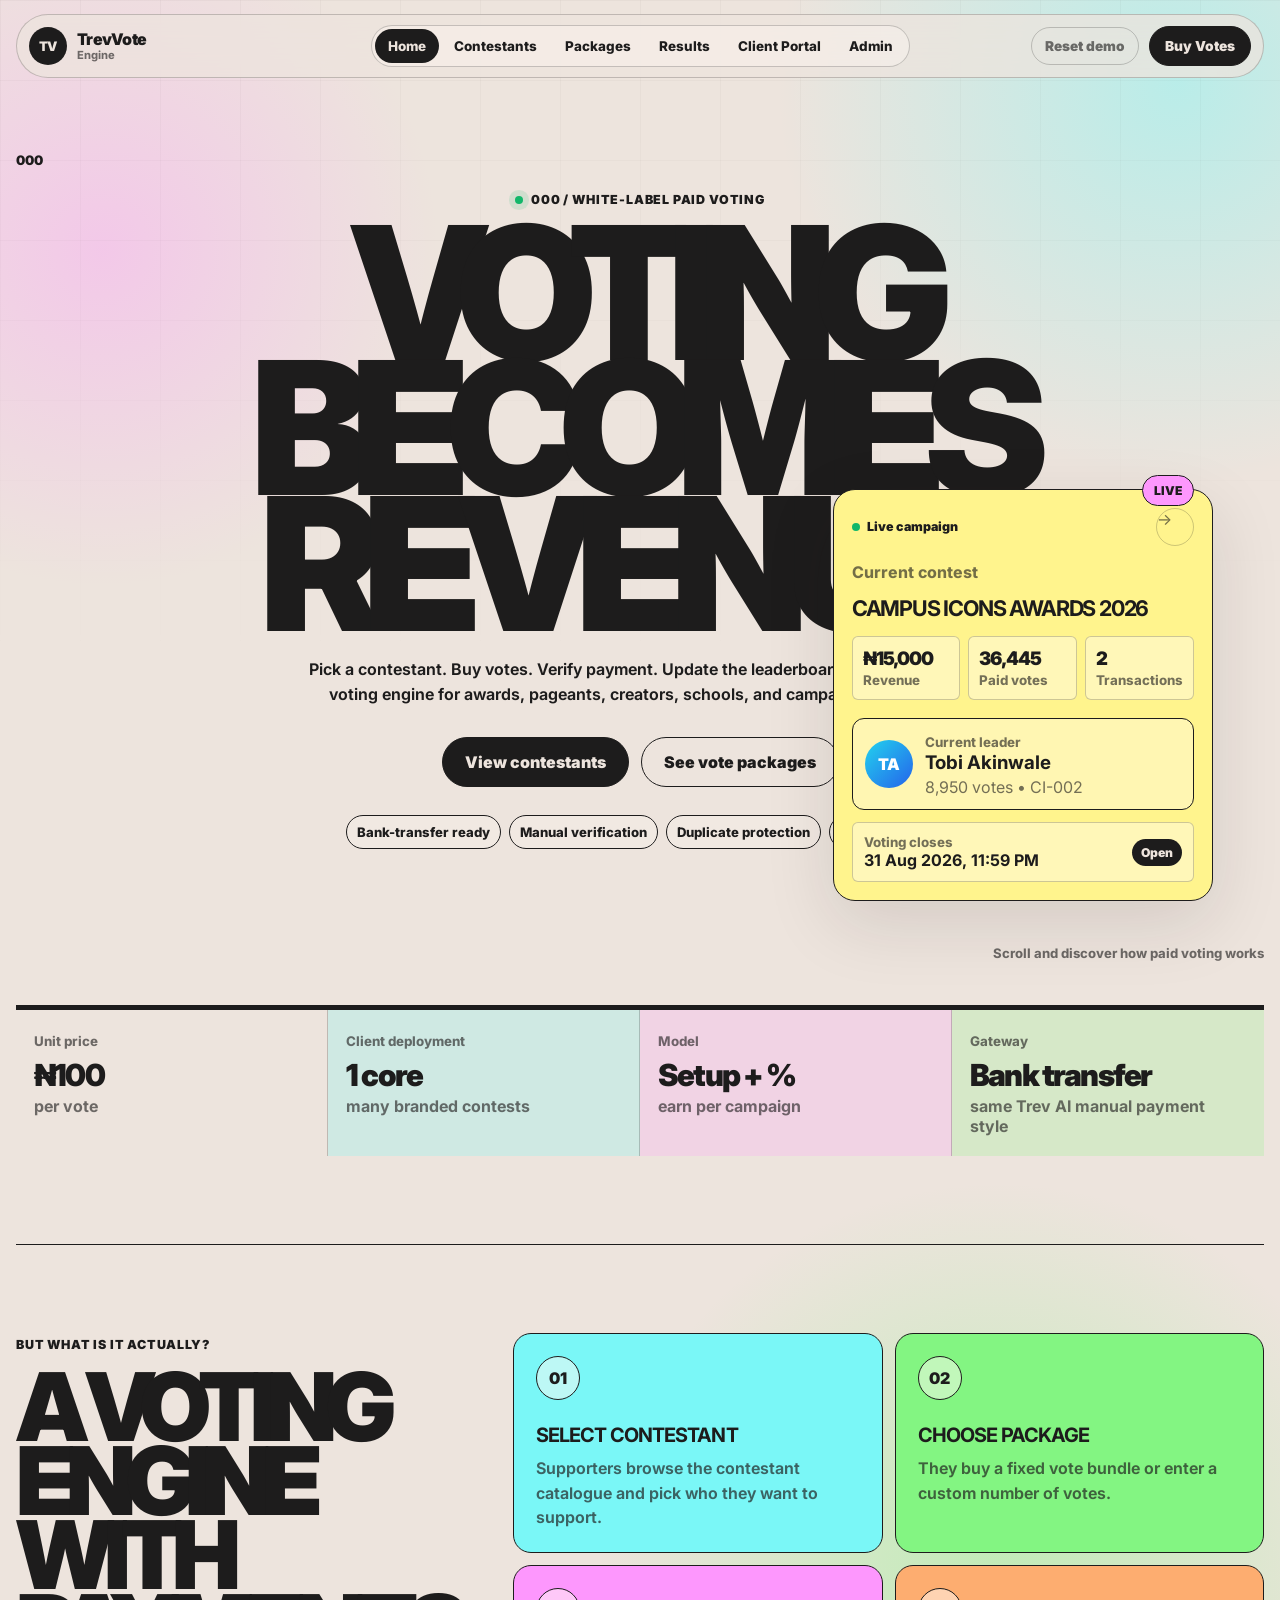
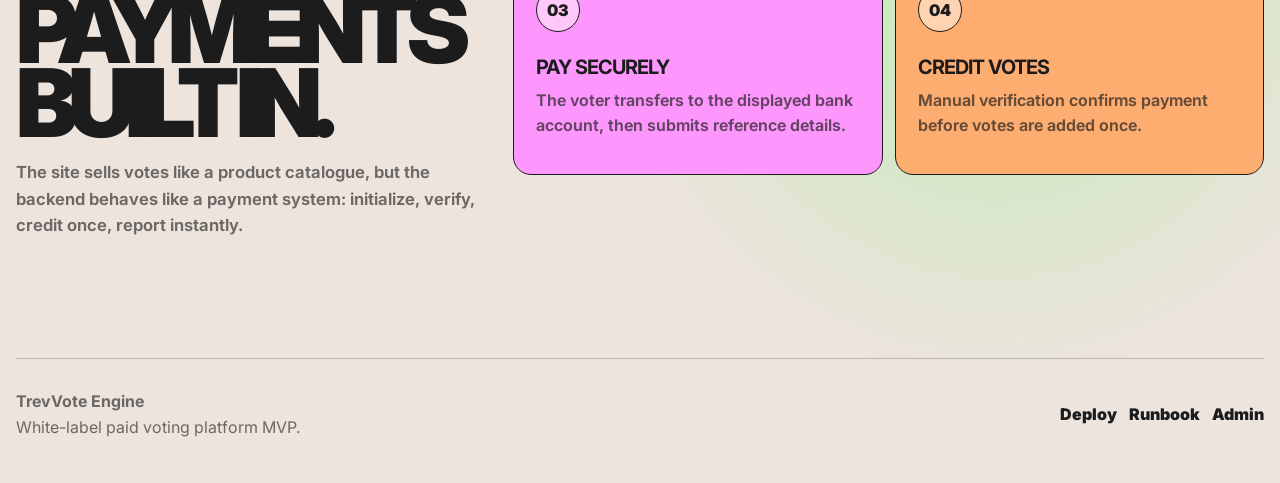
==== commit cd6b2dc8: "Add files via upload" ====
--- a/index.html
+++ b/index.html
@@ -4,7 +4,7 @@
     <meta charset="UTF-8" />
     <meta name="viewport" content="width=device-width, initial-scale=1.0" />
     <title>TrevVote Engine — Paid Voting Platform</title>
-    <meta name="description" content="White-label paid voting platform with Paystack-ready payments, admin dashboard, contestant uploads, and reporting exports." />
+    <meta name="description" content="White-label paid voting platform with manual bank-transfer verification, admin dashboard, contestant uploads, and reporting exports." />
     <link rel="preconnect" href="https://fonts.googleapis.com" />
     <link rel="preconnect" href="https://fonts.gstatic.com" crossorigin />
     <link href="https://fonts.googleapis.com/css2?family=Inter:wght@400;500;600;700;800;900&display=swap" rel="stylesheet" />
@@ -42,7 +42,7 @@
               <a class="secondary-btn" href="packages.html">See vote packages</a>
             </div>
             <div class="trust-strip" aria-label="Platform features">
-              <span>Paystack-ready</span><span>Webhook verification</span><span>Duplicate protection</span><span>CSV exports</span>
+              <span>Bank-transfer ready</span><span>Manual verification</span><span>Duplicate protection</span><span>CSV exports</span>
             </div>
           </div>
 
@@ -63,7 +63,7 @@
           <div class="metric-card"><small>Unit price</small><strong>₦100</strong><span>per vote</span></div>
           <div class="metric-card"><small>Client deployment</small><strong>1 core</strong><span>many branded contests</span></div>
           <div class="metric-card"><small>Model</small><strong>Setup + %</strong><span>earn per campaign</span></div>
-          <div class="metric-card"><small>Gateway</small><strong>Paystack</strong><span>same Trev AI payment style</span></div>
+          <div class="metric-card"><small>Gateway</small><strong>Bank transfer</strong><span>same Trev AI manual payment style</span></div>
         </section>
 
         <section class="section split-section">
@@ -75,8 +75,8 @@
           <div class="flow-grid reveal">
             <article><span>01</span><h3>Select contestant</h3><p>Supporters browse the contestant catalogue and pick who they want to support.</p></article>
             <article><span>02</span><h3>Choose package</h3><p>They buy a fixed vote bundle or enter a custom number of votes.</p></article>
-            <article><span>03</span><h3>Pay securely</h3><p>The backend initializes Paystack checkout with a unique reference.</p></article>
-            <article><span>04</span><h3>Credit votes</h3><p>Webhook verification confirms payment before votes are added once.</p></article>
+            <article><span>03</span><h3>Pay securely</h3><p>The voter transfers to the displayed bank account, then submits reference details.</p></article>
+            <article><span>04</span><h3>Credit votes</h3><p>Manual verification confirms payment before votes are added once.</p></article>
           </div>
         </section>
       </main>
--- a/styles.css
+++ b/styles.css
@@ -890,3 +890,203 @@
     justify-content: flex-start;
   }
 }
+
+/* Manual bank-transfer payment page */
+.manual-payment-page {
+  padding: 58px 0 88px;
+}
+.manual-payment-layout {
+  display: grid;
+  grid-template-columns: .82fr 1.18fr;
+  gap: 34px;
+  align-items: start;
+  max-width: 1180px;
+  margin: 0 auto;
+}
+.manual-payment-left {
+  display: grid;
+  gap: 14px;
+}
+.selected-package-card {
+  border-radius: 12px;
+  background: #070707;
+  color: var(--bg);
+  padding: 30px;
+}
+.selected-package-card p {
+  margin: 0 0 10px;
+  color: var(--yellow);
+  font-size: .76rem;
+  font-weight: 900;
+  text-transform: uppercase;
+}
+.selected-package-card h2 {
+  margin: 0;
+  font-size: 1.2rem;
+  letter-spacing: -.04em;
+}
+.selected-package-card strong {
+  display: block;
+  margin: 14px 0 8px;
+  font-size: 2rem;
+  letter-spacing: -.07em;
+}
+.selected-package-card span,
+.selected-package-card a {
+  display: block;
+  color: var(--yellow);
+  font-size: .82rem;
+  font-weight: 850;
+  margin-top: 10px;
+}
+.bank-card,
+.manual-payment-form-card {
+  border: 1px solid var(--line);
+  background: rgba(255,250,244,.55);
+  border-radius: 14px;
+  padding: 28px;
+}
+.bank-title {
+  display: flex;
+  align-items: center;
+  gap: 10px;
+  margin: 0 0 24px;
+  font-size: .78rem;
+  font-weight: 900;
+  letter-spacing: .06em;
+  text-transform: uppercase;
+}
+.bank-title span {
+  width: 9px;
+  height: 9px;
+  border-radius: 50%;
+  background: var(--success);
+  box-shadow: 0 0 0 5px rgba(18,183,106,.14);
+}
+.bank-row {
+  display: grid;
+  grid-template-columns: 130px 1fr;
+  gap: 18px;
+  padding: 15px 0;
+  border-bottom: 1px solid var(--line);
+}
+.bank-row span {
+  color: var(--muted);
+  font-size: .82rem;
+}
+.bank-row strong {
+  font-size: .95rem;
+  font-weight: 900;
+}
+.bank-row button {
+  margin-left: 10px;
+  border: 1px solid var(--line);
+  border-radius: 999px;
+  padding: 4px 9px;
+  background: rgba(255,250,244,.65);
+  font-size: .74rem;
+  font-weight: 900;
+}
+.bank-note {
+  color: var(--muted);
+  font-size: .82rem;
+  line-height: 1.55;
+}
+.bank-note.center {
+  text-align: center;
+}
+.steps-list {
+  display: grid;
+  gap: 18px;
+  margin-top: 14px;
+}
+.steps-list div {
+  display: grid;
+  grid-template-columns: 34px 1fr;
+  column-gap: 14px;
+  align-items: start;
+}
+.steps-list span {
+  display: grid;
+  place-items: center;
+  width: 28px;
+  height: 28px;
+  border: 1px solid var(--ink);
+  border-radius: 50%;
+  font-size: .78rem;
+  font-weight: 900;
+}
+.steps-list strong,
+.steps-list small {
+  grid-column: 2;
+}
+.steps-list strong {
+  font-size: .95rem;
+}
+.steps-list small {
+  margin-top: 5px;
+  color: var(--muted);
+}
+.manual-payment-form-card h1 {
+  max-width: 560px;
+  margin: 0 0 12px;
+  font-size: clamp(2.6rem, 5vw, 5rem);
+  line-height: .82;
+  letter-spacing: -.09em;
+  text-transform: uppercase;
+}
+.manual-payment-form-card > p {
+  max-width: 620px;
+  color: var(--muted);
+  line-height: 1.6;
+}
+.manual-contestant-preview-card {
+  display: flex;
+  align-items: center;
+  gap: 12px;
+  margin: 18px 0;
+  padding: 12px;
+  border: 1px solid var(--line);
+  border-radius: 16px;
+  background: rgba(255,250,244,.38);
+}
+.manual-contestant-preview-card img,
+.manual-contestant-preview-card > span {
+  display: grid;
+  place-items: center;
+  width: 58px;
+  height: 58px;
+  border-radius: 50%;
+  object-fit: cover;
+  background: var(--contestant-gradient);
+  color: #fff;
+  font-weight: 900;
+}
+.manual-contestant-preview-card strong,
+.manual-contestant-preview-card small {
+  display: block;
+}
+.manual-contestant-preview-card small {
+  margin-top: 4px;
+  color: var(--muted);
+}
+.status-pill.pending {
+  background: var(--yellow);
+  color: var(--ink);
+}
+@media (max-width: 960px) {
+  .manual-payment-layout {
+    grid-template-columns: 1fr;
+  }
+}
+@media (max-width: 640px) {
+  .bank-row {
+    grid-template-columns: 1fr;
+    gap: 6px;
+  }
+  .manual-payment-form-card,
+  .bank-card,
+  .selected-package-card {
+    padding: 22px;
+  }
+}
